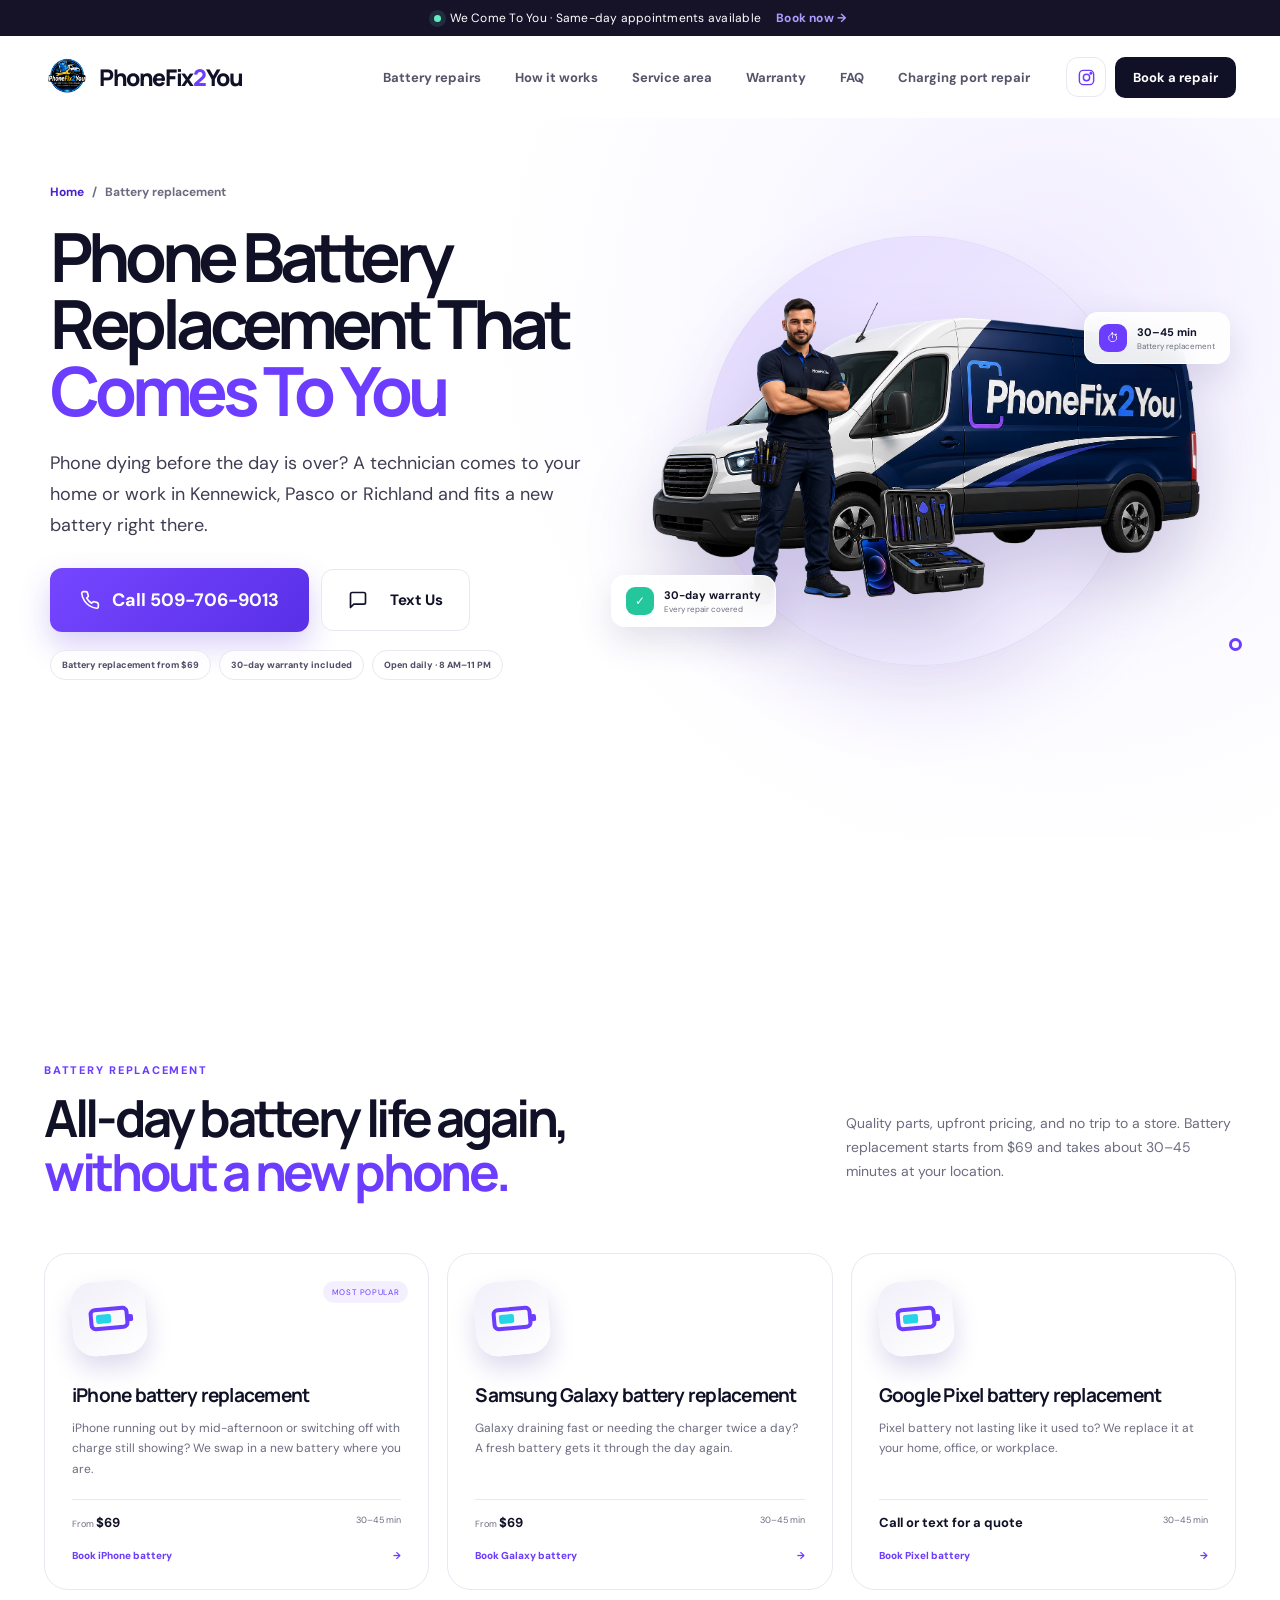
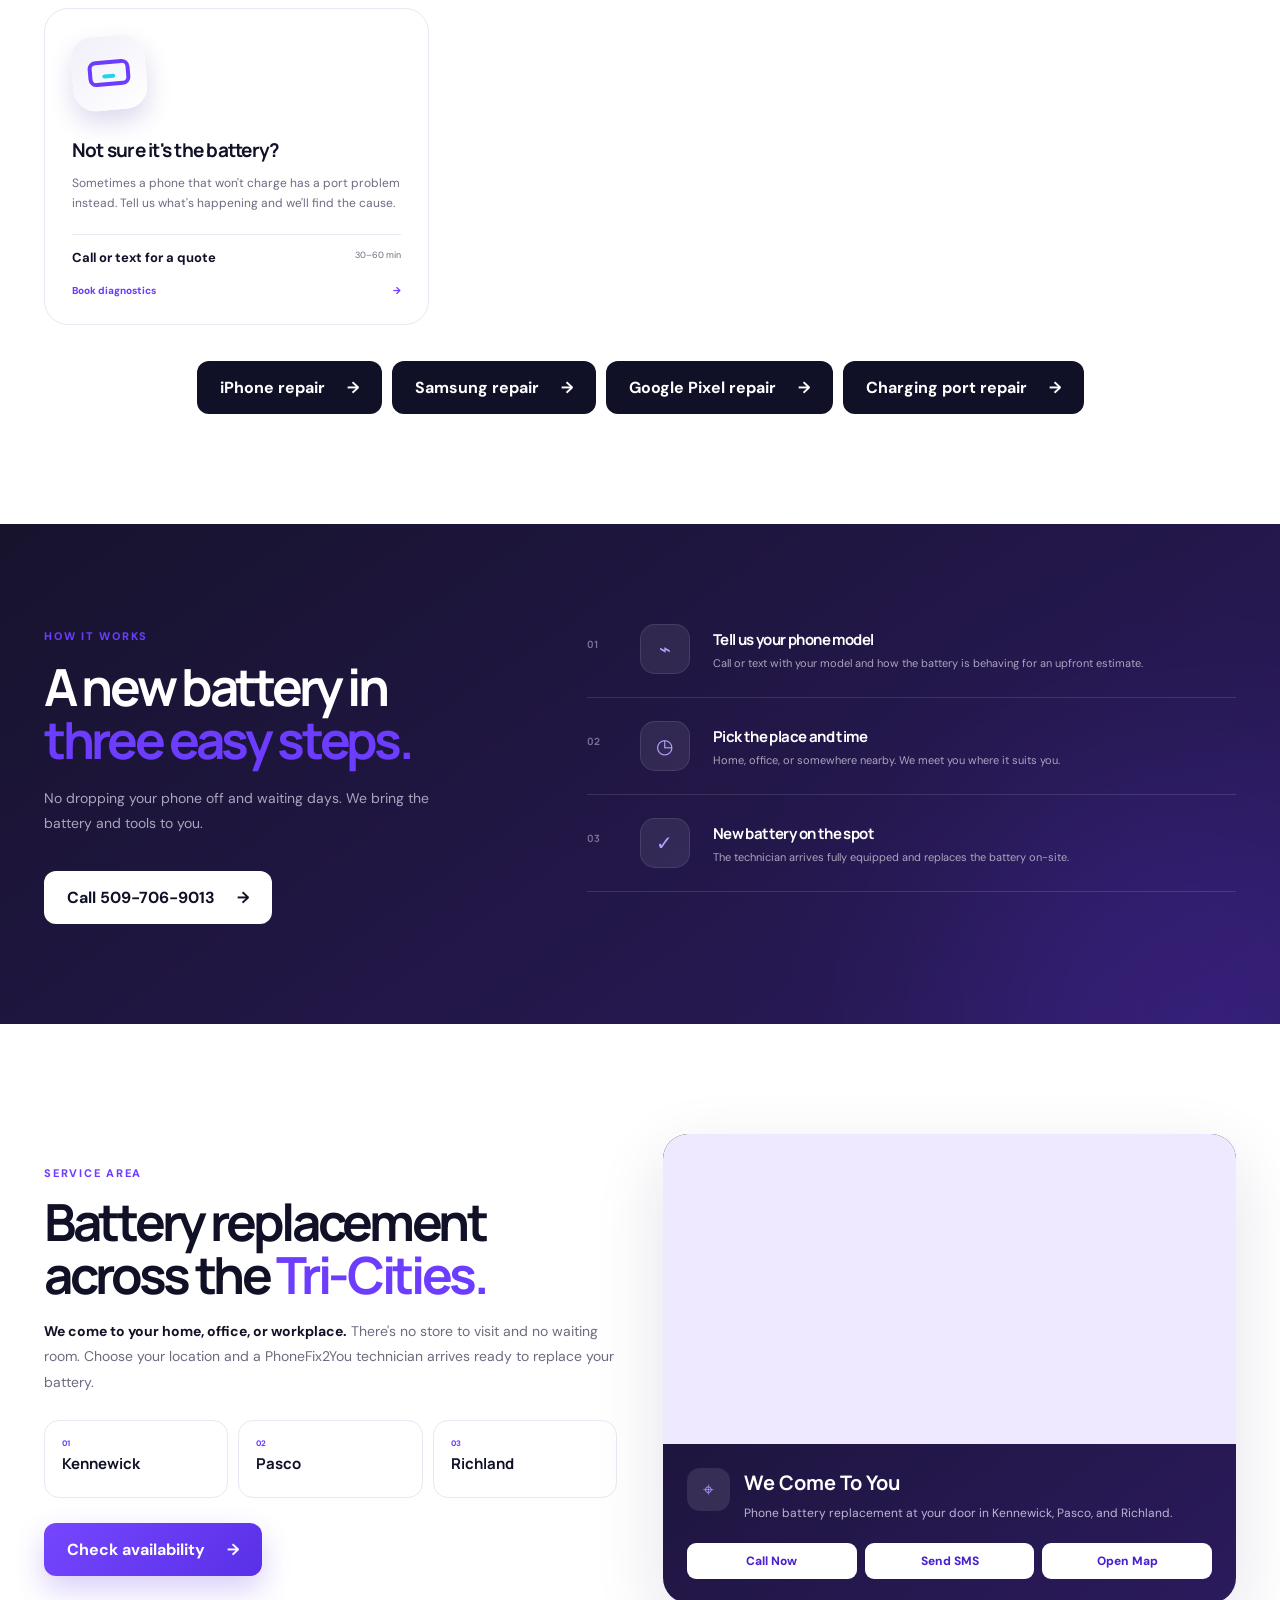
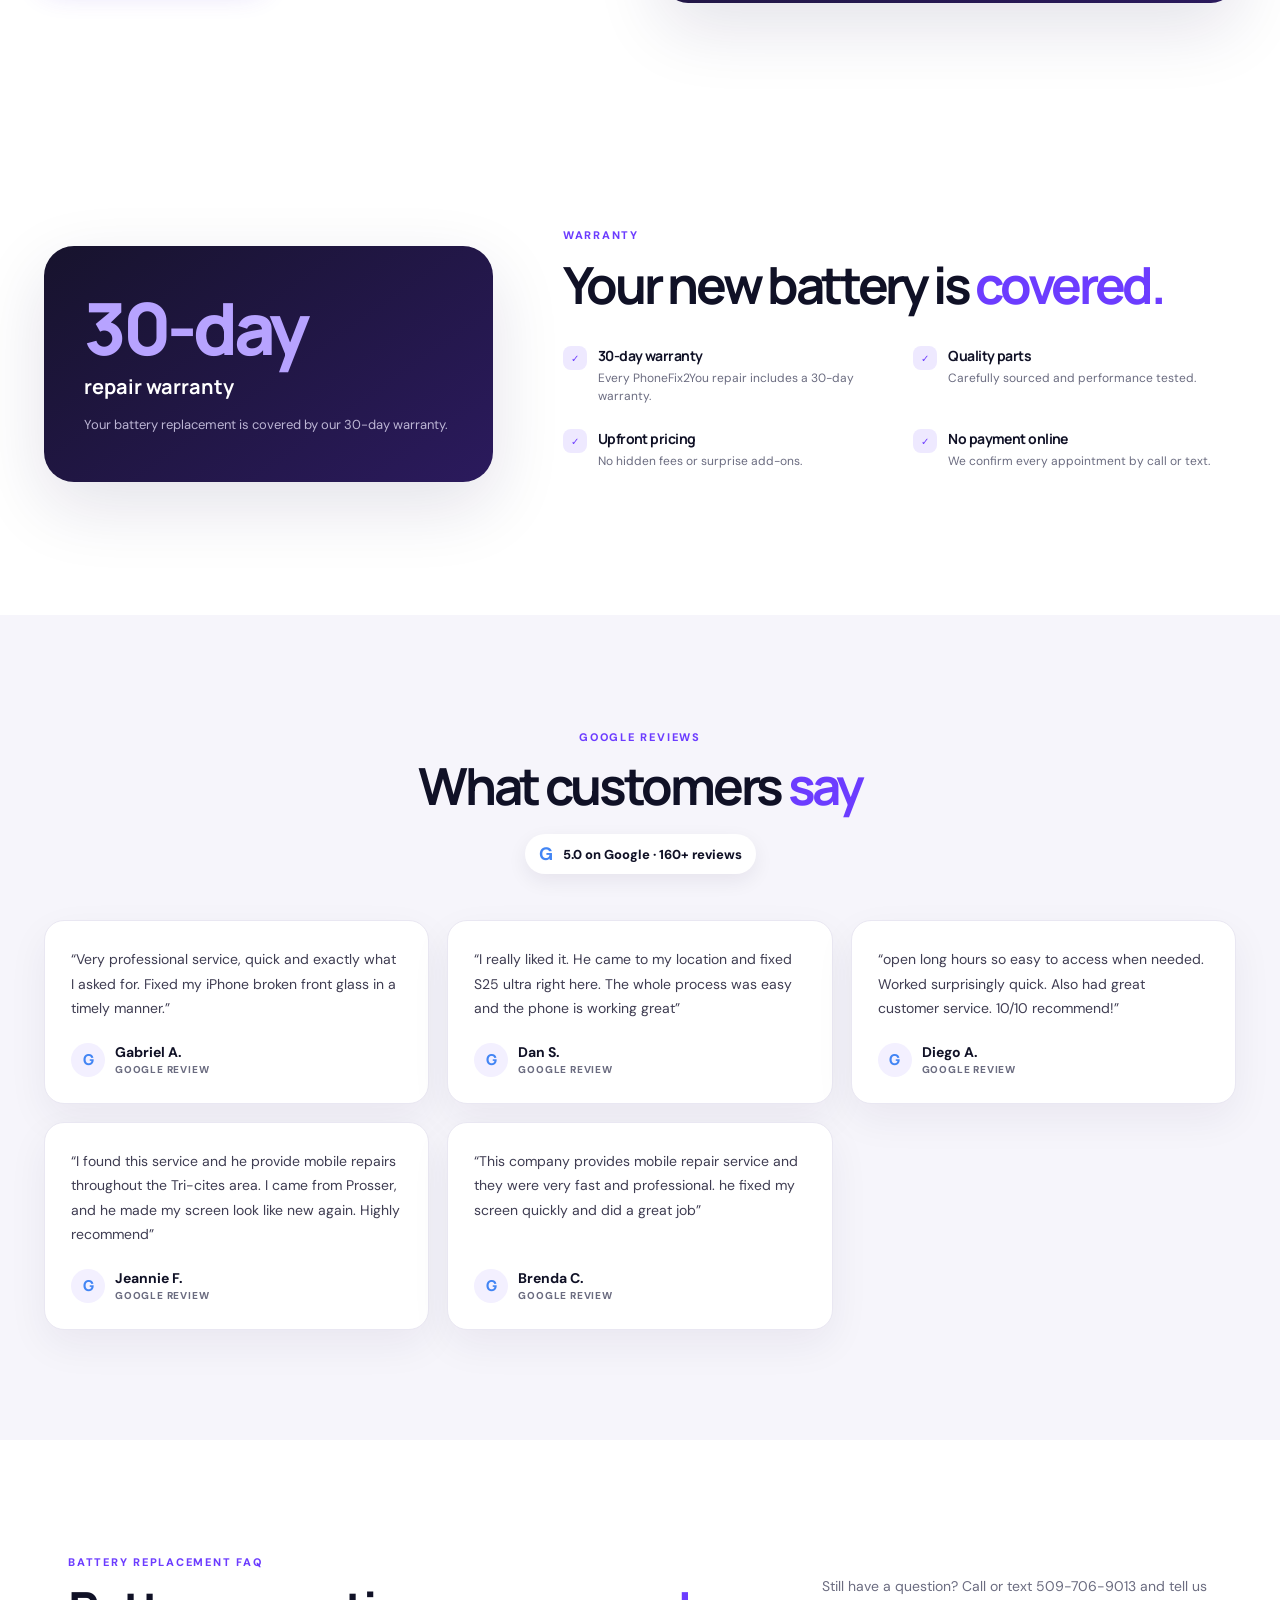
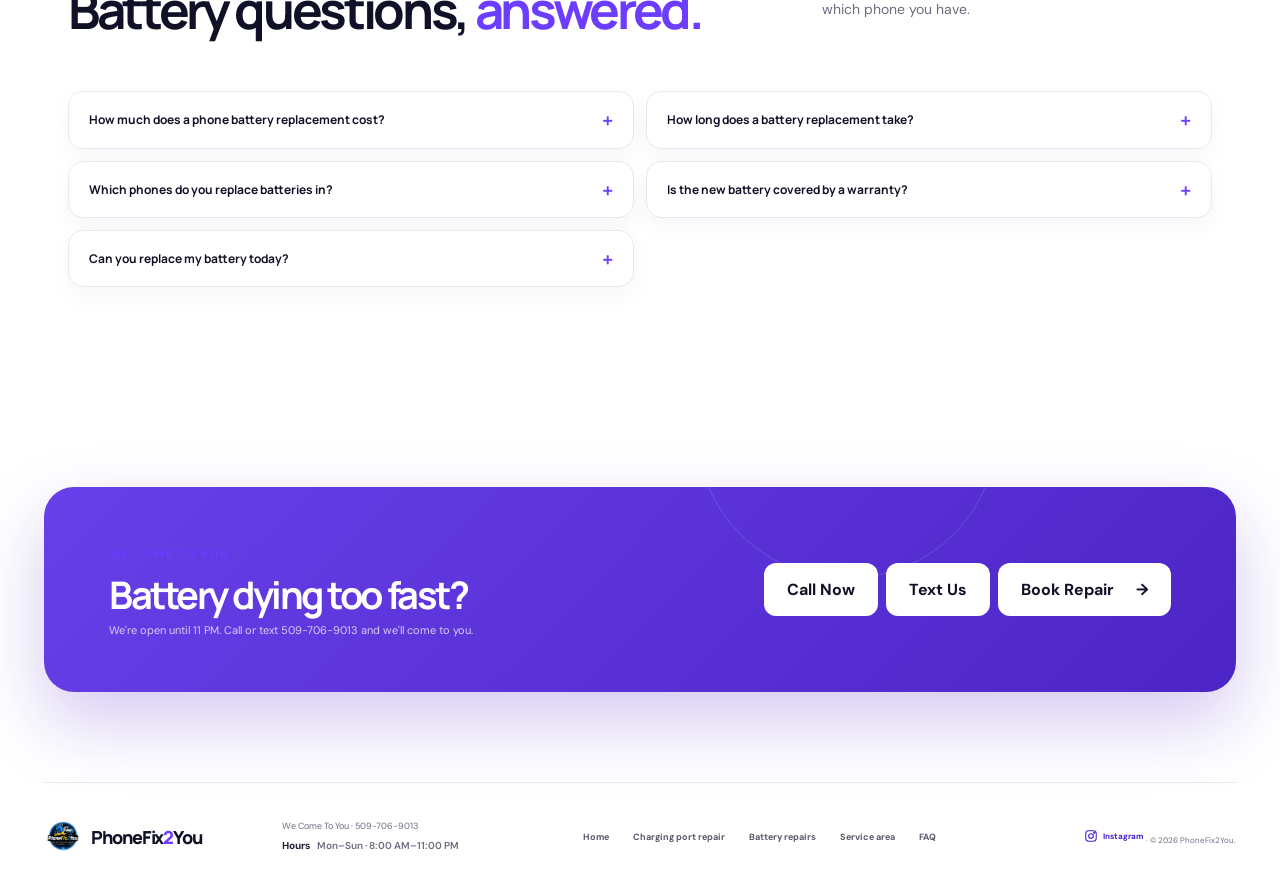
==== battery-replacement/index.html @ 4bfbcb1f "Add Google reviews, four service pages and favicon - Add "What customers say" section with 5 real Go" ====
<!doctype html>
<html lang="en">
<head>
  <meta charset="UTF-8">
  <meta name="viewport" content="width=device-width, initial-scale=1.0">
  <!-- Google tag (gtag.js) -->
  <script async src="https://www.googletagmanager.com/gtag/js?id=G-J724BN0T0E"></script>
  <script>
    window.dataLayer = window.dataLayer || [];
    function gtag(){dataLayer.push(arguments);}
    gtag('js', new Date());

    gtag('config', 'G-J724BN0T0E');
  </script>
  <meta name="description" content="Phone battery draining fast? We replace iPhone, Samsung Galaxy and Google Pixel batteries at your home or work in Kennewick, Pasco and Richland. iPhone and Galaxy from $69.">
  <meta name="theme-color" content="#161329">
  <link rel="canonical" href="https://www.phonefix2you.com/battery-replacement">
  <meta property="og:title" content="Phone Battery Replacement That Comes To You | PhoneFix2You">
  <meta property="og:description" content="Phone battery draining fast? We replace your battery at your home or work in Kennewick, Pasco and Richland.">
  <meta property="og:type" content="website">
  <meta property="og:url" content="https://www.phonefix2you.com/battery-replacement">
  <meta property="og:image" content="https://www.phonefix2you.com/assets/phonefix2you-hero.png?v=11">
  <title>Phone Battery Replacement at Your Door | PhoneFix2You Tri-Cities</title>
  <link rel="icon" href="/favicon.ico" sizes="any">
  <link rel="apple-touch-icon" href="/apple-touch-icon.png">
  <link rel="preconnect" href="https://fonts.googleapis.com">
  <link rel="preconnect" href="https://fonts.gstatic.com" crossorigin>
  <link href="https://fonts.googleapis.com/css2?family=DM+Sans:wght@400;500;600;700&family=Manrope:wght@600;700;800&display=swap" rel="stylesheet">
  <link rel="stylesheet" href="/styles.css">
  <link rel="stylesheet" href="/palette.css">
</head>
<body>
  <div class="announcement">
    <span class="pulse"></span>
    We Come To You · Same-day appointments available
    <a href="#booking">Book now <span>→</span></a>
  </div>

  <header class="site-header">
    <a class="brand" href="/" aria-label="PhoneFix2You home">
      <img class="brand-logo" src="/assets/phonefix2you-logo.png?v=11" alt="PhoneFix2You logo">
      <span>PhoneFix<span class="brand-dot">2</span>You</span>
    </a>
    <nav class="desktop-nav" id="main-nav" aria-label="Main navigation">
      <a href="#services">Battery repairs</a>
      <a href="#process">How it works</a>
      <a href="#service-area">Service area</a>
      <a href="#warranty">Warranty</a>
      <a href="#faq">FAQ</a>
      <a href="/charging-port-repair">Charging port repair</a>
    </nav>
    <div class="header-actions">
      <a class="instagram-icon-link" href="https://www.instagram.com/phone_fix2you" target="_blank" rel="noopener" aria-label="Follow PhoneFix2You on Instagram">
        <svg viewBox="0 0 24 24" aria-hidden="true"><rect x="3" y="3" width="18" height="18" rx="5"></rect><circle cx="12" cy="12" r="4"></circle><circle cx="17.5" cy="6.5" r="1"></circle></svg>
      </a>
      <button class="button button-small button-dark header-cta booking-trigger" type="button">Book a repair</button>
    </div>
    <button class="menu-button" aria-label="Open menu" aria-expanded="false" aria-controls="main-nav">
      <span></span><span></span>
    </button>
  </header>

  <main>
    <section class="hero lp-hero">
      <div class="hero-orb orb-one"></div>
      <div class="hero-orb orb-two"></div>
      <div class="hero-copy">
        <nav class="lp-breadcrumb" aria-label="Breadcrumb"><a href="/">Home</a><span>/</span><span>Battery replacement</span></nav>
        <h1>Phone Battery Replacement That <em>Comes To You</em></h1>
        <p class="hero-lead">Phone dying before the day is over? A technician comes to your home or work in Kennewick, Pasco or Richland and fits a new battery right there.</p>
        <div class="hero-actions">
          <a class="button button-primary lp-call" href="tel:+15097069013">
            <svg viewBox="0 0 24 24" aria-hidden="true"><path d="M22 16.9v3a2 2 0 0 1-2.2 2 19.8 19.8 0 0 1-8.6-3.1 19.5 19.5 0 0 1-6-6A19.8 19.8 0 0 1 2.1 4.2 2 2 0 0 1 4.1 2h3a2 2 0 0 1 2 1.7c.1.9.4 1.8.7 2.7a2 2 0 0 1-.5 2.1L8 9.8a16 16 0 0 0 6 6l1.3-1.3a2 2 0 0 1 2.1-.4c.9.3 1.8.6 2.7.7a2 2 0 0 1 1.7 2z"></path></svg>
            Call 509-706-9013
          </a>
          <a class="button button-contact lp-text" href="sms:+15097069013">
            <svg viewBox="0 0 24 24" aria-hidden="true"><path d="M21 15a2 2 0 0 1-2 2H7l-4 4V5a2 2 0 0 1 2-2h14a2 2 0 0 1 2 2z"></path></svg>
            Text Us
          </a>
        </div>
        <div class="hero-proof-pills"><span>Battery replacement from $69</span><span>30-day warranty included</span><span>Open daily · 8 AM–11 PM</span></div>
      </div>

      <div class="hero-visual">
        <div class="visual-glow"></div>
        <img src="/assets/phonefix2you-hero.png?v=11" alt="PhoneFix2You mobile phone repair technician next to a branded service van">
        <div class="floating-card card-time">
          <span class="card-icon">⏱</span>
          <span><strong>30–45 min</strong><small>Battery replacement</small></span>
        </div>
        <div class="floating-card card-warranty">
          <span class="card-icon">✓</span>
          <span><strong>30-day warranty</strong><small>Every repair covered</small></span>
        </div>
      </div>
    </section>

    <section class="section services" id="services">
      <div class="section-heading split-heading">
        <div>
          <span class="kicker">Battery replacement</span>
          <h2>All-day battery life again, <em>without a new phone.</em></h2>
        </div>
        <p>Quality parts, upfront pricing, and no trip to a store. Battery replacement starts from $69 and takes about 30–45 minutes at your location.</p>
      </div>
      <div class="service-grid lp-service-grid">
        <article class="service-card">
          <div class="service-icon battery-icon"><span></span></div>
          <span class="popular-tag">Most popular</span>
          <h3>iPhone battery replacement</h3>
          <p>iPhone running out by mid-afternoon or switching off with charge still showing? We swap in a new battery where you are.</p>
          <div class="service-meta"><span>From <strong>$69</strong></span><span>30–45 min</span></div>
          <a href="#booking">Book iPhone battery <span>→</span></a>
        </article>
        <article class="service-card">
          <div class="service-icon battery-icon"><span></span></div>
          <h3>Samsung Galaxy battery replacement</h3>
          <p>Galaxy draining fast or needing the charger twice a day? A fresh battery gets it through the day again.</p>
          <div class="service-meta"><span>From <strong>$69</strong></span><span>30–45 min</span></div>
          <a href="#booking">Book Galaxy battery <span>→</span></a>
        </article>
        <article class="service-card">
          <div class="service-icon battery-icon"><span></span></div>
          <h3>Google Pixel battery replacement</h3>
          <p>Pixel battery not lasting like it used to? We replace it at your home, office, or workplace.</p>
          <div class="service-meta"><span><strong>Call or text for a quote</strong></span><span>30–45 min</span></div>
          <a href="#booking">Book Pixel battery <span>→</span></a>
        </article>
        <article class="service-card">
          <div class="service-icon port-icon"><span></span></div>
          <h3>Not sure it's the battery?</h3>
          <p>Sometimes a phone that won't charge has a port problem instead. Tell us what's happening and we'll find the cause.</p>
          <div class="service-meta"><span><strong>Call or text for a quote</strong></span><span>30–60 min</span></div>
          <a href="#booking">Book diagnostics <span>→</span></a>
        </article>
      </div>
      <div class="services-more"><a class="button button-dark" href="/iphone-repair">iPhone repair <span>→</span></a><a class="button button-dark" href="/samsung-repair">Samsung repair <span>→</span></a><a class="button button-dark" href="/google-pixel-repair">Google Pixel repair <span>→</span></a><a class="button button-dark" href="/charging-port-repair">Charging port repair <span>→</span></a></div>
    </section>

    <section class="section process" id="process">
      <div class="process-copy">
        <span class="kicker kicker-light">How it works</span>
        <h2>A new battery in <em>three easy steps.</em></h2>
        <p>No dropping your phone off and waiting days. We bring the battery and tools to you.</p>
        <a class="button button-light" href="tel:+15097069013">Call 509-706-9013 <span>→</span></a>
      </div>
      <div class="steps">
        <article><span class="step-number">01</span><div class="step-icon">⌁</div><div><h3>Tell us your phone model</h3><p>Call or text with your model and how the battery is behaving for an upfront estimate.</p></div></article>
        <article><span class="step-number">02</span><div class="step-icon">◷</div><div><h3>Pick the place and time</h3><p>Home, office, or somewhere nearby. We meet you where it suits you.</p></div></article>
        <article><span class="step-number">03</span><div class="step-icon">✓</div><div><h3>New battery on the spot</h3><p>The technician arrives fully equipped and replaces the battery on-site.</p></div></article>
      </div>
    </section>

    <section class="section service-area" id="service-area">
      <div class="area-copy">
        <span class="kicker">Service area</span>
        <h2>Battery replacement across the <em>Tri-Cities.</em></h2>
        <p><strong>We come to your home, office, or workplace.</strong> There's no store to visit and no waiting room. Choose your location and a PhoneFix2You technician arrives ready to replace your battery.</p>
        <div class="city-grid city-grid-expanded"><article><span>01</span><strong>Kennewick</strong></article><article><span>02</span><strong>Pasco</strong></article><article><span>03</span><strong>Richland</strong></article></div>
        <button class="button button-primary booking-trigger" type="button">Check availability <span>→</span></button>
      </div>
      <div class="area-card">
        <div class="area-map">
          <iframe src="https://www.google.com/maps?q=Tri-Cities%2C%20Washington&output=embed" title="PhoneFix2You Tri-Cities service area map" loading="lazy" referrerpolicy="no-referrer-when-downgrade"></iframe>
        </div>
        <div class="area-card-copy">
          <div><span class="area-pin">⌖</span><span><strong>We Come To You</strong><p>Phone battery replacement at your door in Kennewick, Pasco, and Richland.</p></span></div>
          <div class="area-actions"><a href="tel:+15097069013">Call Now</a><a href="sms:+15097069013">Send SMS</a><a href="https://maps.app.goo.gl/CNRpfNAqgQyWRgQ29?g_st=ic" target="_blank" rel="noopener">Open Map</a></div>
        </div>
      </div>
    </section>

    <section class="section lp-warranty" id="warranty">
      <div class="lp-warranty-badge">
        <strong>30-day</strong>
        <span>repair warranty</span>
        <p>Your battery replacement is covered by our 30-day warranty.</p>
      </div>
      <div>
        <span class="kicker">Warranty</span>
        <h2>Your new battery is <em>covered.</em></h2>
        <div class="benefit-grid">
          <article><span>✓</span><div><h3>30-day warranty</h3><p>Every PhoneFix2You repair includes a 30-day warranty.</p></div></article>
          <article><span>✓</span><div><h3>Quality parts</h3><p>Carefully sourced and performance tested.</p></div></article>
          <article><span>✓</span><div><h3>Upfront pricing</h3><p>No hidden fees or surprise add-ons.</p></div></article>
          <article><span>✓</span><div><h3>No payment online</h3><p>We confirm every appointment by call or text.</p></div></article>
        </div>
      </div>
    </section>

    <section class="section reviews customer-reviews" id="reviews">
      <div class="section-heading center-heading">
        <span class="kicker">Google reviews</span>
        <h2>What customers <em>say</em></h2>
        <a class="google-rating" href="https://maps.app.goo.gl/CNRpfNAqgQyWRgQ29?g_st=ic" target="_blank" rel="noopener"><strong>G</strong><span><b>5.0 on Google · 160+ reviews</b></span></a>
      </div>
      <div class="customer-review-grid">
        <figure class="customer-review">
          <blockquote>&ldquo;Very professional service, quick and exactly what I asked for. Fixed my iPhone broken front glass in a timely manner.&rdquo;</blockquote>
          <figcaption><span aria-hidden="true">G</span><div><strong>Gabriel A.</strong><small>Google review</small></div></figcaption>
        </figure>
        <figure class="customer-review">
          <blockquote>&ldquo;I really liked it. He came to my location and fixed S25 ultra right here. The whole process was easy and the phone is working great&rdquo;</blockquote>
          <figcaption><span aria-hidden="true">G</span><div><strong>Dan S.</strong><small>Google review</small></div></figcaption>
        </figure>
        <figure class="customer-review">
          <blockquote>&ldquo;open long hours so easy to access when needed. Worked surprisingly quick. Also had great customer service. 10/10 recommend!&rdquo;</blockquote>
          <figcaption><span aria-hidden="true">G</span><div><strong>Diego A.</strong><small>Google review</small></div></figcaption>
        </figure>
        <figure class="customer-review">
          <blockquote>&ldquo;I found this service and he provide mobile repairs throughout the Tri-cites area. I came from Prosser, and he made my screen look like new again. Highly recommend&rdquo;</blockquote>
          <figcaption><span aria-hidden="true">G</span><div><strong>Jeannie F.</strong><small>Google review</small></div></figcaption>
        </figure>
        <figure class="customer-review">
          <blockquote>&ldquo;This company provides mobile repair service and they were very fast and professional. he fixed my screen quickly and did a great job&rdquo;</blockquote>
          <figcaption><span aria-hidden="true">G</span><div><strong>Brenda C.</strong><small>Google review</small></div></figcaption>
        </figure>
      </div>
    </section>

    <section class="section faq-section" id="faq">
      <div class="section-heading split-heading">
        <div><span class="kicker">Battery replacement FAQ</span><h2>Battery questions, <em>answered.</em></h2></div>
        <p>Still have a question? Call or text 509-706-9013 and tell us which phone you have.</p>
      </div>
      <div class="faq-grid">
        <details><summary>How much does a phone battery replacement cost?</summary><p>Battery replacement starts from $69. Pricing is upfront, with no hidden fees or surprise add-ons. Call or text 509-706-9013 with your model for your price.</p></details>
        <details><summary>How long does a battery replacement take?</summary><p>Battery replacement takes about 30–45 minutes, done right at your location.</p></details>
        <details><summary>Which phones do you replace batteries in?</summary><p>We repair Apple iPhone, Samsung Galaxy, Google Pixel, Motorola, and many other smartphones. Not sure about your model? Call or text us.</p></details>
        <details><summary>Is the new battery covered by a warranty?</summary><p>Yes. PhoneFix2You repairs include a 30-day warranty for added peace of mind.</p></details>
        <details><summary>Can you replace my battery today?</summary><p>Yes, same-day appointments are available when scheduling allows. We're open daily from 8 AM to 11 PM. Contact us early for the best availability.</p></details>
      </div>
    </section>

    <section class="cta-section">
      <div>
        <span class="kicker kicker-light">We Come To You</span>
        <h2>Battery dying too fast?</h2>
        <p>We're open until 11 PM. Call or text 509-706-9013 and we'll come to you.</p>
      </div>
      <div class="cta-actions"><a class="button button-light" href="tel:+15097069013">Call Now</a><a class="button button-light" href="sms:+15097069013">Text Us</a><button class="button button-light booking-trigger" type="button">Book Repair <span>→</span></button></div>
    </section>
  </main>

  <footer>
    <a class="brand brand-footer" href="/"><img class="brand-logo" src="/assets/phonefix2you-logo.png?v=11" alt="PhoneFix2You logo" loading="lazy"><span>PhoneFix<span class="brand-dot">2</span>You</span></a>
    <p class="footer-contact"><span>We Come To You · <a href="tel:+15097069013">509-706-9013</a></span><span class="footer-hours"><strong>Hours</strong> Mon–Sun · 8:00 AM–11:00 PM</span></p>
    <div><a href="/">Home</a><a href="/charging-port-repair">Charging port repair</a><a href="#services">Battery repairs</a><a href="#service-area">Service area</a><a href="#faq">FAQ</a></div>
    <small><a class="footer-instagram" href="https://www.instagram.com/phone_fix2you" target="_blank" rel="noopener" aria-label="Follow PhoneFix2You on Instagram"><svg viewBox="0 0 24 24" aria-hidden="true"><rect x="3" y="3" width="18" height="18" rx="5"></rect><circle cx="12" cy="12" r="4"></circle><circle cx="17.5" cy="6.5" r="1"></circle></svg> Instagram</a> · © 2026 PhoneFix2You.</small>
  </footer>

  <div class="mobile-book">
    <a class="mobile-contact" href="tel:+15097069013">Call</a>
    <a class="mobile-contact" href="sms:+15097069013">SMS</a>
    <button class="button button-primary booking-trigger" type="button">Book a repair <span>→</span></button>
  </div>
  <div class="modal" id="booking-modal" aria-hidden="true">
    <div class="modal-card booking-modal-card">
      <button class="modal-close" aria-label="Close">×</button>
      <div class="booking-progress"><span class="active"></span><span></span><span></span><span></span><span></span><span></span></div>
      <div class="booking-step-copy"><span class="kicker" id="step-kicker">Step 1 of 6</span><h2 id="step-title">Choose your device brand</h2><p id="step-description">Select the phone you need repaired.</p></div>
      <div class="booking-step-content" id="booking-step-content"></div>
      <p class="booking-alert" id="booking-alert" role="alert" aria-live="polite"></p>
      <div class="booking-controls"><button class="button booking-back" type="button">Back</button><button class="button button-primary booking-next" type="button">Continue <span>→</span></button></div>
      <small class="booking-note">No payment collected online. We confirm every appointment by call or text.</small>
    </div>
  </div>
  <script src="/script.js"></script>
</body>
</html>
---- styles.css ----
:root {
  --ink: #101126;
  --muted: #6b6c80;
  --line: #e9e7f2;
  --soft: #f6f5fb;
  --violet: #6c3cff;
  --violet-dark: #4920cf;
  --cyan: #24d4e7;
  --coral: #ff6d67;
  --yellow: #ffbe3d;
  --radius: 24px;
  --shadow: 0 24px 70px rgba(27, 17, 77, .12);
}

/* PhoneFix2You neon brand system */
:root{
  --ink:#080a08;
  --muted:#656b66;
  --line:#e2e7e3;
  --soft:#f3f7f3;
  --violet:#66ff4d;
  --violet-dark:#29d913;
  --cyan:#66ff4d;
  --coral:#66ff4d;
  --yellow:#66ff4d;
  --shadow:0 24px 70px rgba(13,35,13,.13)
}
em,.brand-dot,.kicker{color:#28d913}.announcement{background:#050705}.announcement .pulse{background:#66ff4d;box-shadow:0 0 0 5px rgba(102,255,77,.13)}.announcement a{color:#66ff4d}.brand-mark{background:#080a08;box-shadow:inset 0 0 0 2px #66ff4d,0 0 18px rgba(102,255,77,.22)}.button-primary{color:#071007;background:linear-gradient(135deg,#82ff69,#43e82c);box-shadow:0 13px 30px rgba(58,225,36,.25)}.button-primary:hover{box-shadow:0 14px 32px rgba(58,225,36,.35)}.button-contact{padding:14px 16px;border:1px solid #dce5dd;background:#fff;color:#0b110b;font-size:11px}.hero{background:radial-gradient(circle at 82% 28%,#e7ffe3 0,#f9fff8 25%,transparent 48%)}.eyebrow,.booking-icon{background:#eaffE7;color:#243526}.visual-glow{background:linear-gradient(135deg,#dfffd9,#f5fff4);box-shadow:inset 0 0 0 1px #d2f6ce,0 30px 80px #ddf2da}.card-icon{background:#171c17;color:#66ff4d}.card-warranty .card-icon{background:#42e62d;color:#071007}.service-card.featured,.area-card,.process{background:linear-gradient(145deg,#060806,#131a13)}.service-card.featured::after,.process::after{background:#66ff4d}.featured .service-icon{background:linear-gradient(145deg,#303c30,#111811);box-shadow:inset 0 1px 2px #527052,0 14px 35px rgba(0,0,0,.35)}.screen-icon span,.back-icon span,.battery-icon span,.port-icon span{border-color:#32dc1c}.battery-icon span::before,.back-icon span::after{background:#32dc1c}.battery-icon span::after,.port-icon span::after{background:#66ff4d}.screen-icon span,.back-icon span{background:linear-gradient(145deg,#dcffd7,#6aff53)}.process .step-icon{color:#66ff4d}.experience-badge strong{color:#25d510}.benefit-grid article>span{background:#eaffE7;color:#20c90d}.reviews{background:#f3f7f3}.stars{color:#39d824}.reviewer>span{background:#101610}.cta-section{background:linear-gradient(135deg,#0a0e0a,#182218);box-shadow:0 30px 70px rgba(12,35,12,.22)}.booking-progress{grid-template-columns:repeat(6,1fr)}.booking-progress span.active{background:#43e82c}.booking-choice:hover,.booking-choice.selected{border-color:#43e82c;background:#efffec;box-shadow:0 8px 20px rgba(50,220,28,.12)}.booking-choice strong,.booking-choice b,.booking-success a{color:#24ce11}.price-result{padding:28px;border-radius:20px;background:linear-gradient(145deg,#081008,#172417);color:#fff;text-align:center}.price-status{display:inline-block;padding:6px 10px;border:1px solid rgba(102,255,77,.3);border-radius:20px;color:#66ff4d;font-size:9px;font-weight:800;text-transform:uppercase;letter-spacing:.12em}.price-result>strong{display:block;margin:12px 0 5px;font:800 58px/1 "Manrope";color:#66ff4d}.price-result h3{font-size:16px}.price-result p{color:#aebbae}.price-trust{display:flex;justify-content:center;flex-wrap:wrap;gap:8px;margin-top:20px}.price-trust span{padding:7px 10px;border-radius:20px;background:rgba(255,255,255,.07);font-size:8px}.summary-price{background:#edffea}.summary-price strong{font-size:18px;color:#24ce11}.success-actions{display:flex;justify-content:center;gap:10px}.success-actions a{padding:11px 17px;border-radius:10px;background:#eaffE7}.customer-form select{display:block;width:100%;padding:14px;border:1px solid var(--line);border-radius:10px;margin-top:7px;background:#fff;outline-color:#43e82c;font-size:13px}.city-grid{display:grid;grid-template-columns:repeat(3,1fr);gap:10px;margin:25px 0}.city-grid article{padding:17px;border:1px solid var(--line);border-radius:15px;display:flex;flex-direction:column;background:#fff}.city-grid span{font-size:8px;color:#28d913;font-weight:800}.city-grid strong{font:700 15px/1.2 "Manrope";margin:7px 0}.city-grid small{font-size:8px;color:var(--muted);line-height:1.5}.area-actions{display:flex;gap:8px;margin-top:20px}.area-actions a{padding:10px 13px;border-radius:9px;background:#66ff4d;color:#071007}.mobile-contact{display:none}
@media(max-width:640px){
  .hero-actions{gap:7px;flex-wrap:wrap}.hero-actions .button-primary{width:100%}.button-contact{flex:1}.city-grid{grid-template-columns:1fr}.mobile-book{display:grid;grid-template-columns:55px 55px 1fr;gap:7px}.mobile-contact{display:grid;place-items:center;border-radius:10px;background:#101510;color:#66ff4d;font-size:11px;font-weight:800}.mobile-book .button{font-size:11px}.price-result>strong{font-size:46px}
}

/* Palette lock: premium violet */
:root{--ink:#101126;--muted:#6b6c80;--line:#e9e7f2;--soft:#f6f5fb;--violet:#6c3cff;--violet-dark:#4920cf;--cyan:#24d4e7;--coral:#ff6d67;--yellow:#ffbe3d;--shadow:0 24px 70px rgba(27,17,77,.12)}
em,.brand-dot,.kicker{color:#6c3cff}.announcement{background:#161329}.announcement .pulse{background:#64edc5;box-shadow:0 0 0 5px rgba(100,237,197,.12)}.announcement a{color:#ae9cff}.brand-mark{background:#6c3cff;box-shadow:inset -5px -5px 10px rgba(0,0,0,.12)}
.button-primary{color:#fff;background:linear-gradient(135deg,#7646ff,#5930e7);box-shadow:0 13px 30px rgba(93,51,226,.24)}.button-contact{border-color:#e9e7f2;background:#fff;color:#101126}.hero{background:radial-gradient(circle at 82% 28%,#f0ebff 0,#faf9ff 25%,transparent 48%)}.eyebrow,.booking-icon{background:#f1edff;color:#514d68}.visual-glow{background:linear-gradient(135deg,#e5dcff,#f5f2ff);box-shadow:inset 0 0 0 1px #e5def8,0 30px 80px #e6e0f7}.card-icon{background:#6c3cff;color:#fff}.card-warranty .card-icon{background:#23c79b;color:#fff}
.process,.area-card{background:linear-gradient(145deg,#17132d,#2b1a5d)}.process::after{background:#6c3cff}.process .step-icon{color:#b7a3ff}.benefit-grid article>span{background:#eee9ff;color:#6c3cff}.reviews{background:#f6f5fb}.stars{color:#ffbe3d}.reviewer>span{background:#6f52bd}.cta-section{background:linear-gradient(135deg,#6840e9,#4d24c5);box-shadow:0 30px 70px rgba(87,43,206,.25)}
.booking-progress span.active{background:#6c3cff}.booking-choice:hover,.booking-choice.selected{border-color:#6c3cff;background:#f5f1ff;box-shadow:0 8px 20px rgba(92,52,220,.1)}.booking-choice b,.booking-success a{color:#6c3cff}.city-grid span{color:#6c3cff}.area-actions a{background:#fff!important;color:#4920cf!important}.price-result{background:linear-gradient(145deg,#17132d,#2b1a5d)}.price-status{border-color:rgba(183,163,255,.35);color:#b7a3ff}.price-result>strong{color:#b7a3ff}.summary-price{background:#f1edff}.summary-price strong{color:#6c3cff}.success-actions a{background:#eee9ff}.customer-form select{outline-color:#6c3cff}
.service-card,.service-card.featured{color:#101126;background:#fff;border:1px solid #e9e7f2;box-shadow:none}.service-card.featured::after{display:none}.service-card p,.service-card.featured p{color:#6b6c80}.service-card .service-meta,.service-card.featured .service-meta{border-color:#e9e7f2;color:#6b6c80}.service-card .service-meta strong,.service-card.featured .service-meta strong{color:#101126}.service-card a,.service-card.featured a{color:#6c3cff}.service-card .service-icon,.service-card.featured .service-icon{background:linear-gradient(145deg,#f1eff9,#fff);box-shadow:0 12px 26px #ddd9ed}.screen-icon span,.back-icon span,.battery-icon span,.port-icon span{border-color:#6c3cff}.battery-icon span::before,.back-icon span::after{background:#6c3cff}.battery-icon span::after,.port-icon span::after{background:#24d4e7}.screen-icon span,.back-icon span{background:linear-gradient(145deg,#c8baff,#7860dc)}
@media(max-width:640px){.mobile-contact{background:#17132d;color:#b7a3ff}}

/* Restored premium violet palette */
:root{--ink:#101126;--muted:#6b6c80;--line:#e9e7f2;--soft:#f6f5fb;--violet:#6c3cff;--violet-dark:#4920cf;--cyan:#24d4e7;--coral:#ff6d67;--yellow:#ffbe3d;--shadow:0 24px 70px rgba(27,17,77,.12)}
em,.brand-dot,.kicker{color:#6c3cff}.announcement{background:#161329}.announcement .pulse{background:#64edc5;box-shadow:0 0 0 5px rgba(100,237,197,.12)}.announcement a{color:#ae9cff}
.brand-mark{background:#6c3cff;box-shadow:inset -5px -5px 10px rgba(0,0,0,.12)}.button-primary{color:#fff;background:linear-gradient(135deg,#7646ff,#5930e7);box-shadow:0 13px 30px rgba(93,51,226,.24)}.button-primary:hover{box-shadow:0 12px 28px rgba(73,32,207,.24)}
.button-contact{border-color:#e9e7f2;background:#fff;color:#101126}.hero{background:radial-gradient(circle at 82% 28%,#f0ebff 0,#faf9ff 25%,transparent 48%)}.eyebrow,.booking-icon{background:#f1edff;color:#514d68}.visual-glow{background:linear-gradient(135deg,#e5dcff,#f5f2ff);box-shadow:inset 0 0 0 1px #e5def8,0 30px 80px #e6e0f7}
.card-icon{background:#6c3cff;color:#fff}.card-warranty .card-icon{background:#23c79b;color:#fff}.process,.area-card{background:linear-gradient(145deg,#17132d,#2b1a5d)}.process::after{background:#6c3cff}.process .step-icon{color:#b7a3ff}.benefit-grid article>span{background:#eee9ff;color:#6c3cff}.reviews{background:#f6f5fb}.stars{color:#ffbe3d}.reviewer>span{background:#6f52bd}
.cta-section{background:linear-gradient(135deg,#6840e9,#4d24c5);box-shadow:0 30px 70px rgba(87,43,206,.25)}.booking-progress span.active{background:#6c3cff}.booking-choice:hover,.booking-choice.selected{border-color:#6c3cff;background:#f5f1ff;box-shadow:0 8px 20px rgba(92,52,220,.1)}.booking-choice b,.booking-success a{color:#6c3cff}
.service-card,.service-card.featured{color:#101126;background:#fff;border:1px solid #e9e7f2;box-shadow:none}.service-card.featured::after{display:none}.service-card p,.service-card.featured p{color:#6b6c80}.service-card .service-meta,.service-card.featured .service-meta{border-color:#e9e7f2;color:#6b6c80}.service-card .service-meta strong,.service-card.featured .service-meta strong{color:#101126}.service-card a,.service-card.featured a{color:#6c3cff}.service-card .service-icon,.service-card.featured .service-icon{background:linear-gradient(145deg,#f1eff9,#fff);box-shadow:0 12px 26px #ddd9ed}.service-card .screen-icon span{border-color:#6c3cff;background:linear-gradient(145deg,#c8baff,#7860dc)}.popular-tag{color:#6c3cff;border-color:#ddd5ff;background:#f3efff}
.city-grid span{color:#6c3cff}.area-actions a{background:#fff!important;color:#4920cf!important}.price-result{background:linear-gradient(145deg,#17132d,#2b1a5d)}.price-status{border-color:rgba(183,163,255,.35);color:#b7a3ff}.price-result>strong{color:#b7a3ff}.summary-price{background:#f1edff}.summary-price strong{color:#6c3cff}.success-actions a{background:#eee9ff}.customer-form select{outline-color:#6c3cff}
@media(max-width:640px){.mobile-contact{background:#17132d;color:#b7a3ff}}

* { box-sizing: border-box; }
html { scroll-behavior: smooth; }
body { margin: 0; color: var(--ink); background: #fff; font-family: "DM Sans", sans-serif; }
a { color: inherit; text-decoration: none; }
button, select, input { font: inherit; }
em { color: var(--violet); font-style: normal; }

.announcement { height: 36px; background: #161329; color: #fff; display: flex; align-items: center; justify-content: center; gap: 9px; font-size: 12px; letter-spacing: .02em; }
.announcement .pulse { width: 7px; height: 7px; border-radius: 50%; background: #64edc5; box-shadow: 0 0 0 5px rgba(100,237,197,.12); }
.announcement a { color: #ae9cff; font-weight: 700; margin-left: 6px; }
.site-header { height: 82px; max-width: 1240px; margin: auto; padding: 0 24px; display: flex; align-items: center; justify-content: space-between; position: relative; z-index: 10; }
.brand { display: flex; align-items: center; gap: 9px; font: 800 23px/1 "Manrope"; letter-spacing: -.06em; }
.brand-dot { color: var(--violet); }
.brand-mark { width: 30px; height: 30px; background: var(--violet); border-radius: 9px 9px 12px 9px; display: grid; place-items: center; transform: rotate(-8deg); box-shadow: inset -5px -5px 10px rgba(0,0,0,.12); }
.brand-mark span { width: 11px; height: 16px; border-radius: 4px; border: 2px solid white; transform: rotate(8deg); }
.desktop-nav { display: flex; gap: 34px; margin-left: auto; margin-right: 36px; font-size: 13px; font-weight: 700; color: #55556a; }
.desktop-nav a:hover { color: var(--violet); }
.button { border: 0; border-radius: 12px; padding: 16px 23px; display: inline-flex; justify-content: center; align-items: center; gap: 22px; font-weight: 700; cursor: pointer; transition: .25s ease; }
.button:hover { transform: translateY(-2px); box-shadow: 0 12px 28px rgba(73,32,207,.24); }
.button-small { padding: 12px 18px; border-radius: 10px; font-size: 13px; }
.button-dark { background: var(--ink); color: #fff; }
.button-primary { color: #fff; background: linear-gradient(135deg, #7646ff, #5930e7); box-shadow: 0 13px 30px rgba(93,51,226,.24); }
.button-light { background: #fff; color: var(--ink); }
.menu-button { display: none; border: 0; background: transparent; padding: 8px; }

.hero { min-height: 690px; max-width: 1440px; margin: 0 auto 110px; padding: 66px max(24px, calc((100% - 1180px)/2)) 120px; position: relative; display: grid; grid-template-columns: .95fr 1.05fr; align-items: center; overflow: visible; background: radial-gradient(circle at 82% 28%, #f0ebff 0, #faf9ff 25%, transparent 48%); }
.hero-copy { position: relative; z-index: 2; padding-bottom: 38px; }
.eyebrow, .kicker { color: var(--violet); font-size: 11px; font-weight: 800; text-transform: uppercase; letter-spacing: .16em; }
.eyebrow { text-transform: none; letter-spacing: .02em; background: #f1edff; display: inline-flex; gap: 9px; align-items: center; padding: 8px 11px; border-radius: 30px; color: #514d68; }
.eyebrow span, .stars { color: var(--yellow); letter-spacing: .06em; }
h1, h2, h3 { font-family: "Manrope", sans-serif; margin: 0; }
h1 { font-size: clamp(50px, 5.3vw, 76px); letter-spacing: -.075em; line-height: .99; margin: 23px 0 24px; }
h2 { font-size: clamp(38px, 4vw, 58px); letter-spacing: -.065em; line-height: 1.04; }
h3 { letter-spacing: -.04em; }
.hero-lead { max-width: 570px; color: var(--muted); font-size: 17px; line-height: 1.7; }
.hero-actions { display: flex; align-items: center; gap: 28px; margin: 31px 0; }
.text-link { display: flex; align-items: center; gap: 10px; font-weight: 700; font-size: 14px; }
.text-link small { display: block; color: var(--muted); font-size: 10px; font-weight: 600; margin-bottom: 2px; }
.round-icon { width: 38px; height: 38px; display: grid; place-items: center; background: #fff; border: 1px solid var(--line); border-radius: 50%; color: var(--violet); }
.hero-trust { display: flex; align-items: center; gap: 15px; font-size: 11px; color: var(--muted); line-height: 1.6; }
.hero-trust strong { color: var(--ink); font-size: 12px; }
.avatar-stack { display: flex; }
.avatar-stack span { width: 31px; height: 31px; margin-right: -7px; border-radius: 50%; display: grid; place-items: center; border: 2px solid #fff; color: #fff; background: #fd8b7c; font-size: 8px; font-weight: 800; }
.avatar-stack span:nth-child(2) { background: #3c9cb5; }.avatar-stack span:nth-child(3) { background: #7653bd; }.avatar-stack span:nth-child(4) { background: var(--ink); }
.hero-visual { align-self: stretch; min-height: 500px; position: relative; display: grid; place-items: center; }
.hero-visual img { width: 112%; max-width: 710px; position: relative; z-index: 1; filter: drop-shadow(0 35px 35px rgba(42, 25, 101, .18)); }
.visual-glow { width: 430px; height: 430px; border-radius: 50%; position: absolute; background: linear-gradient(135deg, #e5dcff, #f5f2ff); box-shadow: inset 0 0 0 1px #e5def8, 0 30px 80px #e6e0f7; }
.floating-card { position: absolute; z-index: 2; display: flex; align-items: center; gap: 10px; background: rgba(255,255,255,.92); backdrop-filter: blur(12px); border: 1px solid rgba(255,255,255,.9); padding: 11px 14px; border-radius: 14px; box-shadow: 0 14px 35px rgba(46, 31, 99, .13); }
.floating-card span:last-child { display: flex; flex-direction: column; }.floating-card strong { font-size: 11px; }.floating-card small { font-size: 8px; color: var(--muted); margin-top: 2px; }
.card-icon { width: 28px; height: 28px; border-radius: 9px; display: grid; place-items: center; color: #fff; background: var(--violet); font-size: 12px; }
.card-time { top: 24%; right: 0; }.card-warranty { bottom: 17%; left: 0; }.card-warranty .card-icon { background: #23c79b; }
.hero-orb { position: absolute; border-radius: 50%; }.orb-one { width: 10px; height: 10px; background: var(--coral); top: 20%; left: 3%; }.orb-two { width: 13px; height: 13px; border: 3px solid var(--violet); bottom: 26%; right: 3%; }
.booking-bar { position: absolute; z-index: 5; left: max(24px, calc((100% - 1180px)/2)); right: max(24px, calc((100% - 1180px)/2)); bottom: -54px; display: grid; grid-template-columns: 1.05fr 1fr 1fr .9fr; gap: 14px; align-items: center; padding: 17px; background: rgba(255,255,255,.97); border: 1px solid #edebf5; border-radius: 20px; box-shadow: var(--shadow); }
.booking-heading { display: flex; gap: 12px; align-items: center; padding: 0 9px; }
.booking-heading span:last-child { display: flex; flex-direction: column; }.booking-heading strong { font-size: 13px; }.booking-heading small { font-size: 10px; color: var(--muted); margin-top: 3px; }
.booking-icon { width: 39px; height: 39px; display: grid; place-items: center; border-radius: 12px; background: #eee9ff; color: var(--violet); }
.booking-bar label { padding: 0 15px; border-left: 1px solid var(--line); }.booking-bar label span { display: block; font-size: 9px; color: var(--muted); text-transform: uppercase; letter-spacing: .08em; font-weight: 700; margin-bottom: 4px; }
.booking-bar select { width: 100%; border: 0; padding: 3px 0; background: transparent; color: var(--ink); font-size: 12px; font-weight: 700; outline: none; }
.booking-submit { font-size: 12px; padding: 14px; }

.logo-strip { padding: 0 24px 78px; text-align: center; color: #a4a2af; border-bottom: 1px solid #f0eef5; }
.logo-strip p { font-size: 9px; text-transform: uppercase; letter-spacing: .15em; font-weight: 700; margin-bottom: 22px; }
.logo-strip div { max-width: 860px; margin: auto; display: flex; justify-content: space-between; align-items: center; font: 700 17px/1 "Manrope"; color: #aaa9b3; }
.section { max-width: 1240px; margin: auto; padding: 110px 24px; }
.split-heading { display: flex; justify-content: space-between; align-items: end; margin-bottom: 55px; }
.split-heading h2 { max-width: 650px; margin-top: 12px; }
.split-heading > p { max-width: 390px; color: var(--muted); line-height: 1.7; font-size: 14px; }
.service-grid { display: grid; grid-template-columns: repeat(4, 1fr); gap: 18px; }
.service-card { position: relative; min-height: 365px; padding: 27px; border: 1px solid var(--line); border-radius: var(--radius); display: flex; flex-direction: column; transition: .3s ease; overflow: hidden; }
.service-card:hover { transform: translateY(-7px); box-shadow: var(--shadow); border-color: transparent; }
.service-card.featured { color: #fff; background: linear-gradient(145deg, #17132d, #2b1a5d); border: 0; box-shadow: var(--shadow); }
.service-card.featured::after { content:""; position: absolute; width: 170px; height: 170px; border-radius: 50%; background: var(--violet); filter: blur(65px); opacity: .36; top: -50px; right: -50px; }
.service-icon { width: 74px; height: 74px; border-radius: 22px; background: linear-gradient(145deg, #f1eff9, #fff); box-shadow: 0 12px 26px #ddd9ed; margin-bottom: 27px; display: grid; place-items: center; transform: rotate(-5deg); }
.featured .service-icon { background: linear-gradient(145deg, #7252e7, #3b247d); box-shadow: inset 0 1px 2px #9176ef, 0 14px 35px rgba(0,0,0,.28); }
.screen-icon span, .back-icon span { display: block; width: 28px; height: 48px; border: 4px solid var(--violet); border-radius: 8px; position: relative; background: linear-gradient(145deg,#c8baff,#7860dc); }
.screen-icon span::after { content:""; position:absolute; inset:7px 3px; background: linear-gradient(135deg,transparent 46%,#fff 47%,#fff 51%,transparent 52%); opacity:.8; }
.featured .screen-icon span { border-color: #fff; }.battery-icon span { width: 40px; height: 23px; border: 4px solid var(--violet); border-radius: 6px; position:relative; }.battery-icon span::before { content:""; position:absolute; right:-8px; top:5px; width:5px; height:7px; background:var(--violet); border-radius:0 2px 2px 0; }.battery-icon span::after { content:""; position:absolute; inset:3px; right:14px; background:var(--cyan); border-radius:2px; }
.back-icon span { background:#f3f0ff; }.back-icon span::after { content:""; position:absolute; width:9px;height:9px;border-radius:50%;background:var(--violet);left:3px;top:3px;box-shadow:11px 0 var(--violet),0 11px var(--violet); }
.port-icon span { width:42px;height:26px;border:4px solid var(--violet);border-radius:8px;position:relative; }.port-icon span::after{content:"";position:absolute;width:13px;height:4px;border-radius:4px;background:var(--cyan);left:10px;bottom:4px;}
.popular-tag { position:absolute; top:27px; right:20px; border:1px solid rgba(255,255,255,.2); padding:5px 8px; border-radius:20px; font-size:8px; text-transform:uppercase; letter-spacing:.08em; }
.service-card h3 { font-size: 19px; margin-bottom: 10px; }.service-card p { color: var(--muted); font-size: 12px; line-height: 1.7; margin: 0 0 20px; }.featured p { color:#bcb5d4; }
.service-meta { display:flex;justify-content:space-between;border-top:1px solid var(--line);padding-top:14px;margin-top:auto;font-size:9px;color:var(--muted);}.featured .service-meta{border-color:rgba(255,255,255,.13);color:#bcb5d4}.service-meta strong{font-size:13px;color:var(--ink)}.featured .service-meta strong{color:#fff}.service-card a{font-size:10px;font-weight:800;color:var(--violet);padding-top:18px}.featured a{color:#b7a4ff}.service-card a span{float:right}

.process { max-width: 100%; padding: 100px max(24px, calc((100% - 1192px)/2)); display:grid;grid-template-columns:.8fr 1.2fr;gap:110px;color:#fff;background:linear-gradient(135deg,#18142e,#2c1a64);position:relative;overflow:hidden}.process::after{content:"";position:absolute;width:480px;height:480px;border-radius:50%;background:var(--violet);filter:blur(130px);opacity:.2;right:-150px;bottom:-230px}.kicker-light{color:#a994ff}.process h2{margin:15px 0 20px;max-width:480px}.process p{color:#aaa5bd;font-size:14px;line-height:1.8;max-width:440px}.process .button{margin-top:20px}.steps{position:relative;z-index:1}.steps article{display:grid;grid-template-columns:35px 55px 1fr;gap:18px;align-items:start;padding:23px 0;border-bottom:1px solid rgba(255,255,255,.12)}.steps article:first-child{padding-top:0}.step-number{font:700 10px/1 "Manrope";color:#7b719a;margin-top:15px}.step-icon{width:50px;height:50px;border-radius:15px;background:rgba(255,255,255,.08);border:1px solid rgba(255,255,255,.1);display:grid;place-items:center;color:#b7a3ff;font-size:20px}.steps h3{font-size:15px;margin:5px 0 5px}.steps p{font-size:11px;margin:0;line-height:1.6}

.why-us{display:grid;grid-template-columns:.95fr 1.05fr;gap:90px;align-items:center}.why-visual{min-height:660px;border-radius:35px;background:#11111a;position:relative;overflow:hidden;box-shadow:0 30px 70px rgba(25,22,54,.18)}.about-photo{position:absolute;inset:0;width:100%;height:100%;object-fit:cover;object-position:center;display:block}.why-visual::after{content:"";position:absolute;inset:0;background:linear-gradient(180deg,transparent 55%,rgba(10,10,20,.72));pointer-events:none}.about-photo-caption{position:absolute;z-index:2;left:28px;bottom:25px;color:#fff;display:flex;flex-direction:column}.about-photo-caption span{font-size:8px;text-transform:uppercase;letter-spacing:.16em;color:#a9cfff;font-weight:800;margin-bottom:5px}.about-photo-caption strong{font:700 14px/1.3 "Manrope"}.experience-badge{position:absolute;z-index:3;right:5%;top:5%;width:125px;height:125px;border-radius:50%;background:#fff;box-shadow:var(--shadow);display:flex;align-items:center;justify-content:center;gap:6px;transform:rotate(6deg)}.experience-badge strong{font:800 35px/1 "Manrope";color:var(--violet)}.experience-badge span{font-size:8px;font-weight:700;line-height:1.4}.why-copy h2{margin:14px 0 22px}.lead-copy{font-size:14px;line-height:1.75;color:var(--muted)}.benefit-grid{display:grid;grid-template-columns:1fr 1fr;gap:24px 28px;margin:35px 0}.benefit-grid article{display:flex;gap:11px}.benefit-grid article>span{width:24px;height:24px;border-radius:8px;background:#eee9ff;display:grid;place-items:center;color:var(--violet);font-size:10px;flex:none}.benefit-grid h3{font-size:12px;margin-bottom:4px}.benefit-grid p{font-size:9px;color:var(--muted);margin:0;line-height:1.5}.stats{display:grid;grid-template-columns:repeat(3,1fr);padding-top:28px;border-top:1px solid var(--line)}.stats div{display:flex;flex-direction:column}.stats strong{font:800 22px/1 "Manrope";letter-spacing:-.05em}.stats span{font-size:8px;color:var(--muted);margin-top:6px}

.reviews{max-width:100%;background:var(--soft);padding-left:max(24px,calc((100% - 1192px)/2));padding-right:max(24px,calc((100% - 1192px)/2))}.center-heading{text-align:center}.center-heading h2{margin:13px 0 22px}.google-rating{display:inline-flex;gap:10px;align-items:center;background:#fff;border-radius:50px;padding:8px 14px;box-shadow:0 7px 20px rgba(25,20,53,.07);font-size:8px}.google-rating>strong{font-size:18px;color:#4285f4}.google-rating span span{margin-left:7px}.review-grid{display:grid;grid-template-columns:repeat(3,1fr);gap:20px;margin-top:55px}.review-card{padding:28px;background:#fff;border-radius:20px;box-shadow:0 15px 40px rgba(31,24,64,.06)}.review-card.raised{transform:translateY(-12px);box-shadow:0 22px 50px rgba(31,24,64,.12)}.review-card .stars{font-size:11px}.review-card p{font-size:12px;line-height:1.8;color:#454458;margin:18px 0 25px}.reviewer{display:grid;grid-template-columns:36px 1fr 20px;align-items:center;gap:10px}.reviewer>span{width:34px;height:34px;border-radius:50%;display:grid;place-items:center;color:#fff;background:#6f52bd;font-size:8px;font-weight:800}.reviewer div{display:flex;flex-direction:column}.reviewer strong{font-size:10px}.reviewer small{font-size:8px;color:var(--muted);margin-top:2px}.reviewer b{color:#4285f4;font-size:15px}.review-disclaimer{text-align:center;color:#a4a2af;font-size:8px;margin-top:35px}
.cta-section{max-width:1192px;margin:90px auto;padding:55px 65px;background:linear-gradient(135deg,#6840e9,#4d24c5);color:#fff;border-radius:30px;display:flex;align-items:center;justify-content:space-between;box-shadow:0 30px 70px rgba(87,43,206,.25);position:relative;overflow:hidden}.cta-section::after{content:"";position:absolute;width:300px;height:300px;border:1px solid rgba(255,255,255,.15);border-radius:50%;right:20%;top:-210px}.cta-section h2{font-size:38px;margin:12px 0 8px}.cta-section p{margin:0;color:#d8cefa;font-size:11px}.cta-section .button{position:relative;z-index:1}
footer{max-width:1192px;margin:auto;padding:0 0 40px;display:grid;grid-template-columns:1fr 1fr 2fr 1fr;align-items:center;border-top:1px solid var(--line);padding-top:35px;color:var(--muted);font-size:9px}.brand-footer{font-size:18px;color:var(--ink)}.brand-footer .brand-mark{width:24px;height:24px;border-radius:7px}.brand-footer .brand-mark span{width:8px;height:12px;border-width:1px}.brand-footer+p{margin:0}footer div{display:flex;justify-content:center;gap:24px;font-weight:700;color:#5b5968}footer small{text-align:right;font-size:8px}
.mobile-book{display:none}.modal{position:fixed;inset:0;z-index:30;background:rgba(15,12,31,.72);backdrop-filter:blur(8px);display:grid;place-items:center;opacity:0;visibility:hidden;transition:.25s}.modal.open{opacity:1;visibility:visible}.modal-card{width:min(430px,calc(100% - 32px));background:#fff;border-radius:26px;padding:38px;position:relative;text-align:center;box-shadow:var(--shadow)}.modal-close{position:absolute;right:16px;top:14px;border:0;background:#f1eff5;border-radius:50%;width:30px;height:30px;cursor:pointer}.modal-check{width:56px;height:56px;margin:0 auto 20px;background:#eee9ff;color:var(--violet);border-radius:18px;display:grid;place-items:center;font-size:23px}.modal-card h2{font-size:30px;margin:11px 0}.modal-card p{font-size:12px;color:var(--muted)}.modal-card label{display:block;text-align:left;font-size:9px;text-transform:uppercase;letter-spacing:.1em;font-weight:800;color:var(--muted);margin:24px 0 12px}.modal-card input{display:block;width:100%;padding:14px;border:1px solid var(--line);border-radius:10px;margin-top:7px;outline-color:var(--violet)}.modal-card .modal-action{width:100%}.modal-card>small{display:block;color:#aaa7b6;font-size:8px;margin-top:13px}
.modal-open{overflow:hidden}.booking-modal-card{width:min(760px,calc(100% - 32px));max-height:min(800px,calc(100vh - 32px));overflow:auto;text-align:left;padding:34px 38px}.booking-progress{display:grid;grid-template-columns:repeat(5,1fr);gap:6px;margin:0 45px 25px 0}.booking-progress span{height:4px;border-radius:8px;background:#ece9f4;transition:.25s}.booking-progress span.active{background:var(--violet)}.booking-step-copy h2{font-size:31px;margin:8px 0}.booking-step-copy p{margin:0 0 20px}.booking-choice-grid{display:grid;grid-template-columns:1fr 1fr;gap:10px}.booking-choice{min-height:65px;border:1px solid var(--line);border-radius:13px;background:#fff;padding:13px 15px;display:flex;justify-content:space-between;align-items:center;text-align:left;color:var(--ink);font-weight:700;cursor:pointer;transition:.2s}.booking-choice:hover,.booking-choice.selected{border-color:var(--violet);background:#f5f1ff;box-shadow:0 8px 20px rgba(92,52,220,.1)}.booking-choice strong{color:var(--violet);font-size:11px}.booking-choice b{color:var(--violet)}.customer-form{display:grid;grid-template-columns:1fr 1fr;gap:0 15px}.customer-form label{margin:7px 0}.customer-form label:last-child{grid-column:1/-1}.customer-form input{font-size:13px}.form-error input:invalid,.form-error input:placeholder-shown{border-color:#ff7770}.booking-controls{display:flex;justify-content:space-between;gap:12px;margin-top:24px}.booking-back{background:#f2f0f7;color:var(--ink)}.booking-note{display:block;text-align:center!important}.booking-summary{border:1px solid var(--line);border-radius:16px;overflow:hidden}.booking-summary div{display:grid;grid-template-columns:145px 1fr;gap:15px;padding:13px 16px;border-bottom:1px solid var(--line);font-size:11px}.booking-summary div:last-child{border-bottom:0}.booking-summary span{color:var(--muted)}.booking-summary strong{line-height:1.5}.booking-success{text-align:center;padding:35px 10px}.booking-success>div{width:65px;height:65px;margin:auto;border-radius:50%;display:grid;place-items:center;background:#e9fff7;color:#18b584;font-size:27px}.booking-success h3{font-size:23px;margin:18px 0 8px}.booking-success p{max-width:430px;margin:0 auto 16px!important;line-height:1.7}.booking-success a{font-weight:800;color:var(--violet)}
.service-area{display:grid;grid-template-columns:1.25fr .75fr;gap:70px;align-items:center}.area-copy h2{margin:13px 0 18px}.area-copy>p{max-width:650px;color:var(--muted);line-height:1.8;font-size:14px}.area-pills{display:flex;flex-wrap:wrap;gap:8px;margin:25px 0}.area-pills span{padding:8px 12px;border:1px solid var(--line);border-radius:30px;font-size:10px;font-weight:700}.area-card{background:linear-gradient(145deg,#17132d,#2b1a5d);color:#fff;border-radius:25px;padding:38px;box-shadow:var(--shadow)}.area-pin{width:55px;height:55px;border-radius:18px;display:grid;place-items:center;background:rgba(255,255,255,.1);color:#aa93ff;font-size:25px;margin-bottom:25px}.area-card strong{font:700 20px/1.3 "Manrope"}.area-card p{color:#bcb5d4;font-size:12px;line-height:1.7}.area-card a{color:#aa93ff;font-size:12px;font-weight:800}

@media (max-width: 980px) {
  .desktop-nav,.header-cta{display:none}.menu-button{display:block}.menu-button span{display:block;width:24px;height:2px;background:var(--ink);margin:5px}
  .hero{grid-template-columns:1fr;text-align:center;padding-top:45px;margin-bottom:220px}.hero-copy{padding-bottom:0}.hero-lead{margin-left:auto;margin-right:auto}.hero-actions,.hero-trust{justify-content:center}.hero-visual{min-height:430px}.hero-visual img{max-width:600px}.card-time{right:10%}.card-warranty{left:10%}
  .booking-bar{bottom:-180px;grid-template-columns:1fr 1fr}.booking-heading{grid-column:1/-1}.booking-bar label{border:0}.booking-submit{grid-column:1/-1}.service-grid{grid-template-columns:1fr 1fr}.process{grid-template-columns:1fr;gap:50px}.why-us{grid-template-columns:1fr}.review-grid{grid-template-columns:1fr 1fr}.review-card:last-child{display:none}.cta-section{margin-left:24px;margin-right:24px}.split-heading{display:block}.split-heading>p{margin-top:20px}footer{margin:0 24px;grid-template-columns:1fr 1fr;gap:20px}footer div{justify-content:flex-end}footer small{text-align:left}
  .service-area{grid-template-columns:1fr;gap:30px}
}
@media (max-width: 640px) {
  body{padding-bottom:76px}.announcement{font-size:10px}.site-header{height:68px;padding:0 18px}.brand{font-size:20px}.hero{padding:35px 18px 80px;min-height:auto;margin-bottom:285px;overflow:hidden}.hero-copy{text-align:left}.eyebrow{font-size:9px}.hero h1{font-size:47px}.hero-lead{font-size:14px;line-height:1.65}.hero-actions{justify-content:flex-start}.hero-actions .text-link{display:none}.hero-trust{justify-content:flex-start}.hero-visual{min-height:330px}.visual-glow{width:290px;height:290px}.hero-visual img{width:125%;max-width:none}.floating-card{padding:8px 9px}.card-time{right:-3%;top:15%}.card-warranty{left:-2%;bottom:10%}.booking-bar{left:14px;right:14px;bottom:-255px;grid-template-columns:1fr;padding:15px;gap:10px;border-radius:17px}.booking-heading,.booking-submit{grid-column:auto}.booking-bar label{padding:10px 8px;border-top:1px solid var(--line)}.booking-submit{padding:15px}
  .logo-strip{padding:0 18px 50px}.logo-strip div{flex-wrap:wrap;gap:20px;justify-content:center;font-size:13px}.section{padding:75px 18px}.split-heading{margin-bottom:32px}.split-heading h2,.why-copy h2{font-size:38px}.service-grid{grid-template-columns:1fr}.service-card{min-height:330px}.process{padding:75px 18px}.process h2{font-size:39px}.steps article{grid-template-columns:30px 45px 1fr;gap:12px}.step-icon{width:43px;height:43px}.why-visual{min-height:590px}.about-photo{object-position:center top}.experience-badge{right:3%;top:3%;width:105px;height:105px}.experience-badge strong{font-size:28px}.about-photo-caption{left:20px;bottom:18px}.benefit-grid{grid-template-columns:1fr}.review-grid{grid-template-columns:1fr}.review-card.raised{transform:none}.review-card:last-child{display:block}.cta-section{margin:55px 14px;padding:40px 25px;display:block}.cta-section h2{font-size:34px}.cta-section .button{margin-top:25px;width:100%}footer{margin:0 18px;grid-template-columns:1fr;text-align:center;padding-bottom:25px}footer .brand{justify-content:center}footer div{justify-content:center;flex-wrap:wrap}footer small{text-align:center}.mobile-book{display:block;position:fixed;left:0;right:0;bottom:0;z-index:20;background:rgba(255,255,255,.92);backdrop-filter:blur(12px);padding:10px 14px;border-top:1px solid var(--line)}.mobile-book .button{width:100%;padding:13px}.stats strong{font-size:19px}.modal-card{padding:30px 22px}.booking-modal-card{width:calc(100% - 20px);max-height:calc(100vh - 18px);padding:25px 16px}.booking-step-copy h2{font-size:24px}.booking-choice-grid,.customer-form{grid-template-columns:1fr}.customer-form label:last-child{grid-column:auto}.booking-choice{min-height:58px}.booking-summary div{grid-template-columns:95px 1fr;padding:11px}.booking-controls .button{padding:14px 18px}.area-card{padding:28px}
}

/* Final PhoneFix2You neon theme overrides */
.announcement{background:#050705}.announcement .pulse{background:#66ff4d;box-shadow:0 0 0 5px rgba(102,255,77,.13)}.announcement a{color:#66ff4d}
.brand-mark{background:#080a08;box-shadow:inset 0 0 0 2px #66ff4d,0 0 18px rgba(102,255,77,.22)}
.button-primary{color:#071007;background:linear-gradient(135deg,#82ff69,#43e82c);box-shadow:0 13px 30px rgba(58,225,36,.25)}
.button-contact{padding:14px 16px;border:1px solid #dce5dd;background:#fff;color:#0b110b;font-size:11px}
.hero{background:radial-gradient(circle at 82% 28%,#e7ffe3 0,#f9fff8 25%,transparent 48%)}
.eyebrow,.booking-icon{background:#eaffe7;color:#243526}.visual-glow{background:linear-gradient(135deg,#dfffd9,#f5fff4);box-shadow:inset 0 0 0 1px #d2f6ce,0 30px 80px #ddf2da}
.card-icon{background:#171c17;color:#66ff4d}.card-warranty .card-icon{background:#42e62d;color:#071007}
.service-card.featured,.area-card,.process{background:linear-gradient(145deg,#060806,#131a13)}.service-card.featured::after,.process::after{background:#66ff4d}
.featured .service-icon{background:linear-gradient(145deg,#303c30,#111811);box-shadow:inset 0 1px 2px #527052,0 14px 35px rgba(0,0,0,.35)}
.process .step-icon{color:#66ff4d}.benefit-grid article>span{background:#eaffe7;color:#20c90d}.reviews{background:#f3f7f3}.stars{color:#39d824}.reviewer>span{background:#101610}
.cta-section{background:linear-gradient(135deg,#0a0e0a,#182218);box-shadow:0 30px 70px rgba(12,35,12,.22)}
.booking-progress{grid-template-columns:repeat(6,1fr)}.booking-progress span.active{background:#43e82c}.booking-choice:hover,.booking-choice.selected{border-color:#43e82c;background:#efffec;box-shadow:0 8px 20px rgba(50,220,28,.12)}
.city-grid{display:grid;grid-template-columns:repeat(3,1fr);gap:10px;margin:25px 0}.city-grid article{padding:17px;border:1px solid var(--line);border-radius:15px;display:flex;flex-direction:column;background:#fff}.city-grid span{font-size:8px;color:#28d913;font-weight:800}.city-grid strong{font:700 15px/1.2 "Manrope";margin:7px 0}.city-grid small{font-size:8px;color:var(--muted);line-height:1.5}
.area-actions{display:flex;gap:8px;margin-top:20px}.area-actions a{padding:10px 13px;border-radius:9px;background:#66ff4d!important;color:#071007!important}
.price-result{padding:28px;border-radius:20px;background:linear-gradient(145deg,#081008,#172417);color:#fff;text-align:center}.price-status{display:inline-block;padding:6px 10px;border:1px solid rgba(102,255,77,.3);border-radius:20px;color:#66ff4d;font-size:9px;font-weight:800;text-transform:uppercase;letter-spacing:.12em}.price-result>strong{display:block;margin:12px 0 5px;font:800 58px/1 "Manrope";color:#66ff4d}.price-result h3{font-size:16px}.price-result p{color:#aebbae}.price-trust{display:flex;justify-content:center;flex-wrap:wrap;gap:8px;margin-top:20px}.price-trust span{padding:7px 10px;border-radius:20px;background:rgba(255,255,255,.07);font-size:8px}
.summary-price{background:#edffea}.summary-price strong{font-size:18px;color:#24ce11}.success-actions{display:flex;justify-content:center;gap:10px}.success-actions a{padding:11px 17px;border-radius:10px;background:#eaffe7}.customer-form select{display:block;width:100%;padding:14px;border:1px solid var(--line);border-radius:10px;margin-top:7px;background:#fff;outline-color:#43e82c;font-size:13px}
.hero-visual img{width:100%}.mobile-contact{display:none}
@media(max-width:640px){
  .hero-actions{gap:7px;flex-wrap:wrap}.hero-actions .button-primary{width:100%}.button-contact{flex:1}.city-grid{grid-template-columns:1fr}.mobile-book{display:grid;grid-template-columns:55px 55px 1fr;gap:7px}.mobile-contact{display:grid;place-items:center;border-radius:10px;background:#101510;color:#66ff4d;font-size:11px;font-weight:800}.mobile-book .button{font-size:11px}.price-result>strong{font-size:46px}
}
---- palette.css ----
:root {
  --ink: #101126;
  --muted: #6b6c80;
  --line: #e9e7f2;
  --soft: #f6f5fb;
  --violet: #6c3cff;
  --violet-dark: #4920cf;
  --cyan: #24d4e7;
  --coral: #ff6d67;
  --yellow: #ffbe3d;
  --shadow: 0 24px 70px rgba(27, 17, 77, .12);
}

em, .brand-dot, .kicker { color: #6c3cff; }
.announcement { background: #161329; }
.announcement .pulse { background: #64edc5; box-shadow: 0 0 0 5px rgba(100,237,197,.12); }
.announcement a { color: #ae9cff; }
.brand-mark { background: #6c3cff; box-shadow: inset -5px -5px 10px rgba(0,0,0,.12); }
.brand-logo { width: 46px; height: 46px; object-fit: contain; flex: none; }
.brand-footer .brand-logo { width: 38px; height: 38px; }
.orb-one { display: none; }
.button-primary { color: #fff; background: linear-gradient(135deg,#7646ff,#5930e7); box-shadow: 0 13px 30px rgba(93,51,226,.24); }
.button-contact { border-color: #e9e7f2; background: #fff; color: #101126; }
.hero { background: radial-gradient(circle at 82% 28%,#f0ebff 0,#faf9ff 25%,transparent 48%); }
.eyebrow, .booking-icon { background: #f1edff; color: #514d68; }
.visual-glow { background: linear-gradient(135deg,#e5dcff,#f5f2ff); box-shadow: inset 0 0 0 1px #e5def8,0 30px 80px #e6e0f7; }
.card-icon { background: #6c3cff; color: #fff; }
.card-warranty .card-icon { background: #23c79b; color: #fff; }
.process, .area-card { background: linear-gradient(145deg,#17132d,#2b1a5d); }
.process::after { background: #6c3cff; }
.process .step-icon { color: #b7a3ff; }
.benefit-grid article > span { background: #eee9ff; color: #6c3cff; }
.reviews { background: #f6f5fb; }
.stars { color: #ffbe3d; }
.reviewer > span { background: #6f52bd; }
.cta-section { background: linear-gradient(135deg,#6840e9,#4d24c5); box-shadow: 0 30px 70px rgba(87,43,206,.25); }
.booking-progress span.active { background: #6c3cff; }
.booking-choice:hover, .booking-choice.selected { border-color: #6c3cff; background: #f5f1ff; box-shadow: 0 8px 20px rgba(92,52,220,.1); }
.booking-choice b, .booking-success a { color: #6c3cff; }
.city-grid span { color: #6c3cff; }
.area-actions a { background: #fff !important; color: #4920cf !important; }
.price-result { background: linear-gradient(145deg,#17132d,#2b1a5d); }
.price-status { border-color: rgba(183,163,255,.35); color: #b7a3ff; }
.price-result > strong { color: #b7a3ff; }
.summary-price { background: #f1edff; }
.summary-price strong { color: #6c3cff; }
.success-actions a { background: #eee9ff; }
.customer-form select { outline-color: #6c3cff; }

.service-card, .service-card.featured { color: #101126; background: #fff; border: 1px solid #e9e7f2; box-shadow: none; }
.service-card.featured::after { display: none; }
.service-card p, .service-card.featured p { color: #6b6c80; }
.service-card .service-meta, .service-card.featured .service-meta { border-color: #e9e7f2; color: #6b6c80; }
.service-card .service-meta strong, .service-card.featured .service-meta strong { color: #101126; }
.service-card a, .service-card.featured a { color: #6c3cff; }
.service-card .service-icon, .service-card.featured .service-icon { background: linear-gradient(145deg,#f1eff9,#fff); box-shadow: 0 12px 26px #ddd9ed; }
.screen-icon span, .back-icon span, .battery-icon span, .port-icon span { border-color: #6c3cff; }
.battery-icon span::before, .back-icon span::after { background: #6c3cff; }
.battery-icon span::after, .port-icon span::after { background: #24d4e7; }
.screen-icon span, .back-icon span { background: linear-gradient(145deg,#c8baff,#7860dc); }

@media (max-width: 640px) {
  .mobile-contact { background: #17132d; color: #b7a3ff; }
  .brand-logo { width: 40px; height: 40px; }
}

.google-profile-card {
  max-width: 760px;
  margin: 42px auto 0;
  padding: 18px 20px;
  display: grid;
  grid-template-columns: 48px 1fr auto;
  align-items: center;
  gap: 15px;
  background: #fff;
  border: 1px solid #e9e7f2;
  border-radius: 18px;
  box-shadow: 0 15px 40px rgba(31,24,64,.07);
}
.google-profile-mark { width: 46px; height: 46px; display: grid; place-items: center; border-radius: 14px; background: #f3f0ff; color: #4285f4; font: 800 20px/1 "Manrope"; }
.google-profile-card span { font-size: 8px; color: #6c3cff; text-transform: uppercase; letter-spacing: .12em; font-weight: 800; }
.google-profile-card h3 { margin: 4px 0; font-size: 16px; }
.google-profile-card p { margin: 0; color: #6b6c80; font-size: 9px; }
.google-profile-card > a { padding: 11px 14px; border-radius: 10px; background: #17132d; color: #fff; font-size: 10px; font-weight: 800; }
.google-profile-card > a span { color: #b7a3ff; margin-left: 8px; }
.trust-check { width: 34px; height: 34px; display: grid; place-items: center; flex: none; border-radius: 50%; background: #eee9ff; color: #6c3cff; font-weight: 800; }
.trust-grid .review-card { min-height: 210px; }
.trust-grid .review-card h3 { margin: 18px 0 8px; font-size: 17px; }
.trust-grid .review-card p { margin: 0; }
.trust-card-icon { width: 43px; height: 43px; display: grid; place-items: center; border-radius: 14px; background: #eee9ff; color: #6c3cff; font: 800 18px/1 "Manrope"; }
.booking-alert { min-height: 18px; margin: 10px 0 0 !important; color: #d84058 !important; font-size: 10px !important; font-weight: 700; text-align: center; }

@media (max-width: 1180px) {
  .site-header { position: relative; }
  .desktop-nav { display: none; }
  .header-cta { display: none; }
  .menu-button { display: block; width: 42px; height: 42px; border: 1px solid #e9e7f2; border-radius: 12px; background: #fff; }
  .menu-button span { display: block; width: 20px; height: 2px; margin: 5px auto; border-radius: 3px; background: #101126; }
  .desktop-nav.open {
    position: absolute;
    display: grid;
    left: 18px;
    right: 18px;
    top: calc(100% - 3px);
    gap: 0;
    margin: 0;
    padding: 10px;
    border: 1px solid #e9e7f2;
    border-radius: 16px;
    background: rgba(255,255,255,.98);
    box-shadow: 0 20px 50px rgba(27,17,77,.16);
  }
  .desktop-nav.open a { padding: 13px 14px; border-radius: 10px; }
  .desktop-nav.open a:hover { background: #f5f1ff; }
}
@media (max-width: 640px) {
  .google-profile-card { grid-template-columns: 42px 1fr; padding: 15px; text-align: left; }
  .google-profile-card > a { grid-column: 1 / -1; text-align: center; }
  .trust-grid .review-card { min-height: 180px; }
}

html { scroll-behavior: smooth; }
.hero-location {
  display: flex;
  align-items: center;
  gap: 9px;
  margin: -5px 0 16px;
  color: #4920cf;
  font-size: 11px;
  font-weight: 800;
  letter-spacing: .12em;
  text-transform: uppercase;
}
.hero-location span { color: #b7a3ff; }
.hero-proof-pills { display: flex; flex-wrap: wrap; gap: 8px; margin-top: 18px; }
.hero-proof-pills span {
  padding: 8px 11px;
  border: 1px solid #e9e7f2;
  border-radius: 40px;
  background: rgba(255,255,255,.8);
  color: #514d68;
  font-size: 9px;
  font-weight: 800;
}
.hero-hours-status {
  width: fit-content;
  max-width: 100%;
  margin-top: 12px;
  padding: 10px 14px 10px 11px;
  display: flex;
  align-items: center;
  gap: 10px;
  border: 1px solid #ded8f5;
  border-radius: 14px;
  background: rgba(247,245,255,.9);
  box-shadow: 0 8px 24px rgba(69,41,153,.07);
}
.hero-hours-status svg {
  width: 25px;
  height: 25px;
  flex: none;
  padding: 4px;
  border-radius: 8px;
  background: #eee9ff;
  color: #5a32d3;
  fill: none;
  stroke: currentColor;
  stroke-width: 1.7;
  stroke-linecap: round;
  stroke-linejoin: round;
}
.hero-hours-status > span { display: grid; gap: 2px; }
.hero-hours-status strong { color: #211847; font: 800 11px/1.35 "Manrope"; letter-spacing: .06em; text-transform: uppercase; }
.hero-hours-status small { color: #6b6680; font-size: 10px; line-height: 1.45; }

.conversion-trust {
  max-width: 1192px;
  margin: 0 auto 30px;
  padding: 0 24px;
  display: grid;
  grid-template-columns: repeat(5, 1fr);
  gap: 12px;
}
.conversion-trust article {
  min-height: 112px;
  padding: 18px;
  display: flex;
  align-items: flex-start;
  gap: 12px;
  border: 1px solid #e9e7f2;
  border-radius: 17px;
  background: #fff;
  box-shadow: 0 12px 30px rgba(31,24,64,.05);
}
.conversion-trust-icon {
  width: 34px;
  height: 34px;
  display: grid;
  place-items: center;
  flex: none;
  border-radius: 11px;
  background: #eee9ff;
  color: #6c3cff;
  font-weight: 800;
}
.conversion-trust strong, .conversion-trust small { display: block; }
.conversion-trust strong { margin: 2px 0 6px; font: 700 11px/1.35 "Manrope"; }
.conversion-trust small { color: #6b6c80; font-size: 8px; line-height: 1.5; }

.repair-visuals {
  max-width: 1192px;
  margin: 70px auto 5px;
  padding: 0 24px;
  display: grid;
  grid-template-columns: repeat(2, 1fr);
  gap: 18px;
}
.repair-visual {
  aspect-ratio: 3 / 2;
  overflow: hidden;
  position: relative;
  border-radius: 24px;
  background: #17132d;
  box-shadow: 0 22px 55px rgba(31,24,64,.14);
}
.repair-visual::after {
  content: "";
  position: absolute;
  inset: 0;
  border: 1px solid rgba(255,255,255,.14);
  border-radius: inherit;
  pointer-events: none;
}
.repair-visual img { width: 100%; height: 100%; display: block; object-fit: contain; transition: transform .45s ease; }
.repair-visual:hover img { transform: scale(1.025); }

.city-grid-expanded { grid-template-columns: repeat(3, 1fr); }
.city-grid-expanded article { min-height: 70px; justify-content: center; }
.area-copy > p strong { color: #101126; }
.service-area { grid-template-columns: 1fr 1fr; gap: 46px; }
.area-card { padding: 0; overflow: hidden; }
.area-map { height: 310px; background: #eee9ff; }
.area-map iframe { width: 100%; height: 100%; display: block; border: 0; }
.area-card-copy { padding: 24px; }
.area-card-copy > div:first-child { display: flex; align-items: flex-start; gap: 14px; }
.area-card-copy .area-pin { width: 43px; height: 43px; margin: 0; flex: none; border-radius: 13px; font-size: 19px; }
.area-card-copy strong { display: block; margin-top: 2px; }
.area-card-copy p { margin: 7px 0 0; }
.area-card-copy .area-actions { flex-wrap: wrap; }
.area-card-copy .area-actions a { flex: 1; min-width: 84px; text-align: center; white-space: nowrap; }

.repair-gallery .center-heading > p {
  max-width: 550px;
  margin: 0 auto;
  color: #6b6c80;
  font-size: 13px;
  line-height: 1.7;
}
.repair-gallery-grid {
  display: grid;
  grid-template-columns: repeat(2, 1fr);
  gap: 24px;
  margin-top: 42px;
}
.repair-gallery-card {
  overflow: hidden;
  border: 1px solid #e9e7f2;
  border-radius: 24px;
  background: #fff;
  box-shadow: 0 18px 45px rgba(31,24,64,.07);
}
.repair-gallery-card > div:last-child { padding: 22px 24px 24px; }
.repair-gallery-card h3 { margin: 0 0 7px; font-size: 17px; }
.repair-gallery-card p { margin: 0; color: #6b6c80; font-size: 11px; line-height: 1.6; }
.before-after-photo {
  aspect-ratio: 4 / 5;
  display: grid;
  place-items: center;
  overflow: hidden;
  background: #090a0a;
}
.before-after-photo img {
  width: 100%;
  height: 100%;
  display: block;
  object-fit: contain;
}
.before-after-placeholder {
  min-height: 330px;
  position: relative;
  display: grid;
  place-items: center;
  overflow: hidden;
  background: linear-gradient(110deg,#ded9ef 0 49.7%,#f1edff 50.3% 100%);
}
.before-after-placeholder::after {
  content: "";
  width: 84px;
  height: 170px;
  position: absolute;
  border: 7px solid #302759;
  border-radius: 18px;
  background: linear-gradient(145deg,#7e73a8,#ded8f1);
  box-shadow: 0 20px 35px rgba(31,24,64,.2);
  transform: rotate(-8deg);
}
.back-glass-placeholder::after {
  background: linear-gradient(145deg,#ddd7f2,#725eaf);
  transform: rotate(8deg);
}
.before-after-placeholder span {
  position: absolute;
  top: 16px;
  z-index: 2;
  padding: 6px 10px;
  border-radius: 20px;
  background: rgba(255,255,255,.9);
  color: #514d68;
  font-size: 8px;
  font-weight: 800;
  text-transform: uppercase;
  letter-spacing: .12em;
}
.before-after-placeholder span:first-child { left: 16px; }
.before-after-placeholder span:nth-child(2) { right: 16px; }
.before-after-placeholder strong {
  position: absolute;
  z-index: 3;
  bottom: 17px;
  padding: 8px 12px;
  border-radius: 20px;
  background: #17132d;
  color: #fff;
  font-size: 8px;
  letter-spacing: .08em;
  text-transform: uppercase;
}

.trust-grid .review-card small {
  display: block;
  margin-top: 20px;
  color: #8d8a9d;
  font-size: 8px;
  font-weight: 700;
  text-transform: uppercase;
  letter-spacing: .08em;
}
.reviews-button { display: table; margin: 36px auto 0; }
.services-more { display: flex; flex-wrap: wrap; justify-content: center; gap: 10px; margin-top: 36px; }

.customer-reviews .google-rating { font-size: 13px; }
.customer-reviews .google-rating b { font-weight: 800; }
.customer-review-grid { display: grid; grid-template-columns: repeat(3, 1fr); gap: 18px; margin-top: 46px; }
.customer-review { margin: 0; display: flex; flex-direction: column; justify-content: space-between; gap: 22px; padding: 26px; background: #fff; border: 1px solid #e9e7f2; border-radius: 20px; box-shadow: 0 15px 40px rgba(31,24,64,.06); }
.customer-review blockquote { margin: 0; color: #3f3d52; font-size: 14px; line-height: 1.75; }
.customer-review figcaption { display: flex; align-items: center; gap: 10px; }
.customer-review figcaption > span { width: 34px; height: 34px; flex: none; display: grid; place-items: center; border-radius: 50%; background: #f3f0ff; color: #4285f4; font: 800 15px/1 "Manrope"; }
.customer-review figcaption strong { display: block; font-size: 14px; color: #101126; }
.customer-review figcaption small { display: block; margin-top: 2px; color: #6b6c80; font-size: 10px; font-weight: 800; text-transform: uppercase; letter-spacing: .08em; }
@media (max-width: 980px) {
  .customer-review-grid { grid-template-columns: 1fr 1fr; }
}
@media (max-width: 640px) {
  .customer-review-grid { grid-template-columns: 1fr; margin-top: 32px; }
  .customer-review { padding: 22px; }
}

.faq-section { max-width: 1192px; }
.faq-grid { display: grid; grid-template-columns: repeat(2, 1fr); gap: 12px; }
.faq-grid details {
  padding: 0 20px;
  border: 1px solid #e9e7f2;
  border-radius: 15px;
  background: #fff;
  box-shadow: 0 9px 24px rgba(31,24,64,.04);
}
.faq-grid summary {
  padding: 19px 28px 19px 0;
  position: relative;
  cursor: pointer;
  list-style: none;
  color: #101126;
  font: 700 12px/1.45 "Manrope";
}
.faq-grid summary::-webkit-details-marker { display: none; }
.faq-grid summary::after {
  content: "+";
  position: absolute;
  right: 0;
  color: #6c3cff;
  font-size: 20px;
  line-height: 1;
}
.faq-grid details[open] summary::after { content: "−"; }
.faq-grid details p { margin: -3px 0 19px; color: #6b6c80; font-size: 11px; line-height: 1.7; }
.cta-actions { display: flex; align-items: center; gap: 8px; position: relative; z-index: 1; }
.cta-actions .button { white-space: nowrap; }
.header-actions { display: flex; align-items: center; gap: 9px; }
.instagram-icon-link {
  width: 40px;
  height: 40px;
  display: grid;
  place-items: center;
  border: 1px solid #e9e7f2;
  border-radius: 12px;
  background: #fff;
  color: #6c3cff;
  transition: .2s;
}
.instagram-icon-link:hover { transform: translateY(-2px); background: #f5f1ff; border-color: #d7ccff; }
.instagram-icon-link svg, .footer-instagram svg, .instagram-cta-icon svg {
  width: 19px;
  height: 19px;
  fill: none;
  stroke: currentColor;
  stroke-width: 1.8;
}
.instagram-cta {
  max-width: 1192px;
  margin: 0 auto 42px;
  padding: 22px 25px;
  display: grid;
  grid-template-columns: auto 1fr auto;
  align-items: center;
  gap: 16px;
  border: 1px solid #e9e7f2;
  border-radius: 20px;
  background: #f6f5fb;
}
.instagram-cta-icon { width: 48px; height: 48px; display: grid; place-items: center; border-radius: 15px; background: #eee9ff; color: #6c3cff; }
.instagram-cta span, .instagram-cta strong { display: block; }
.instagram-cta span { color: #6b6c80; font-size: 9px; font-weight: 700; text-transform: uppercase; letter-spacing: .08em; }
.instagram-cta strong { margin-top: 4px; font: 700 17px/1.2 "Manrope"; }
.footer-instagram { display: inline-flex; align-items: center; gap: 5px; color: #4920cf; font-weight: 800; }
.footer-instagram svg { width: 14px; height: 14px; }
.footer-contact { display: grid; gap: 6px; line-height: 1.45; }
.footer-contact > span { display: block; }
.footer-hours { color: #6b6c80; font-size: 10px; font-weight: 600; }
.footer-hours strong { margin-right: 5px; color: #242238; font-weight: 800; }

@media (max-width: 980px) {
  .hero { margin-bottom: 0; padding-bottom: 50px; }
  .booking-bar {
    position: relative;
    left: auto;
    right: auto;
    bottom: auto;
    grid-column: 1 / -1;
    width: 100%;
    margin-top: 20px;
  }
  .logo-strip { padding-top: 52px; }
  .conversion-trust { grid-template-columns: repeat(2, 1fr); }
  .conversion-trust article:last-child { grid-column: 1 / -1; }
  .repair-visuals { grid-template-columns: 1fr 1fr; margin-top: 55px; }
  .service-area { grid-template-columns: 1fr; }
  .area-map { height: 340px; }
  .instagram-cta { margin-left: 24px; margin-right: 24px; }
  .cta-section { gap: 30px; }
  .cta-actions { flex-wrap: wrap; justify-content: flex-end; }
}

@media (max-width: 640px) {
  .hero { margin-bottom: 0; padding-bottom: 30px; overflow: hidden; }
  .hero-location { justify-content: flex-start; font-size: 9px; letter-spacing: .08em; }
  .hero-proof-pills { margin-top: 15px; }
  .hero-proof-pills span { font-size: 8px; }
  .hero-hours-status { width: 100%; padding: 11px 12px; align-items: flex-start; }
  .hero-hours-status svg { width: 27px; height: 27px; }
  .hero-hours-status strong { font-size: 11px; }
  .hero-hours-status small { font-size: 10px; }
  .booking-bar {
    left: auto;
    right: auto;
    bottom: auto;
    margin-top: 14px;
  }
  .logo-strip { padding-top: 42px; }
  .conversion-trust { grid-template-columns: 1fr; margin-bottom: 0; padding: 0 18px; }
  .conversion-trust article, .conversion-trust article:last-child { grid-column: auto; min-height: auto; }
  .repair-visuals { grid-template-columns: 1fr; gap: 12px; margin-top: 48px; padding: 0 18px; }
  .repair-visual { border-radius: 18px; }
  .city-grid-expanded { grid-template-columns: repeat(2, 1fr); }
  .area-map { height: 275px; }
  .area-card-copy { padding: 20px; }
  .area-card-copy .area-actions { display: grid; grid-template-columns: 1fr 1fr; }
  .area-card-copy .area-actions a:last-child { grid-column: 1 / -1; }
  .repair-gallery-grid, .faq-grid { grid-template-columns: 1fr; }
  .before-after-placeholder { min-height: 245px; }
  .repair-gallery-card > div:last-child { padding: 18px; }
  .header-actions { margin-left: auto; margin-right: 9px; }
  .header-actions .header-cta { display: none; }
  .instagram-icon-link { width: 38px; height: 38px; }
  .instagram-cta { margin: 0 18px 35px; padding: 18px; grid-template-columns: auto 1fr; }
  .instagram-cta .button { grid-column: 1 / -1; width: 100%; text-align: center; }
  .reviews-button, .services-more .button { width: 100%; text-align: center; }
  .cta-actions { display: grid; grid-template-columns: 1fr 1fr; margin-top: 25px; }
  .cta-actions .button { width: 100%; margin: 0; padding: 13px 10px; }
  .cta-actions .booking-trigger { grid-column: 1 / -1; }
  .footer-contact { justify-items: center; }
}

/* Service landing pages (/iphone-repair, /samsung-repair) */
.lp-hero { min-height: 600px; }
.lp-hero .hero-lead { font-size: 18px; color: #3f3d52; }
.lp-hero .hero-actions { gap: 12px; margin: 28px 0 18px; }
.lp-breadcrumb { display: flex; gap: 8px; margin: 0; color: #6b6c80; font-size: 12px; font-weight: 700; }
.lp-breadcrumb a { color: #4920cf; }
.lp-call { padding: 20px 30px; font-size: 18px; gap: 12px; }
.lp-text { padding: 20px 26px; font-size: 15px; }
.lp-call svg, .lp-text svg { width: 20px; height: 20px; fill: none; stroke: currentColor; stroke-width: 2; stroke-linecap: round; stroke-linejoin: round; flex: none; }
.lp-service-grid { grid-template-columns: repeat(3, 1fr); }
.lp-service-grid .service-card { min-height: 300px; }
.camera-icon span { width: 42px; height: 32px; border: 4px solid #6c3cff; border-radius: 9px; position: relative; }
.camera-icon span::after { content: ""; position: absolute; width: 10px; height: 10px; border: 3px solid #24d4e7; border-radius: 50%; left: 50%; top: 50%; transform: translate(-50%, -50%); }
.lp-warranty { display: grid; grid-template-columns: .8fr 1.2fr; gap: 70px; align-items: center; }
.lp-warranty-badge { padding: 46px 40px; border-radius: 30px; color: #fff; background: linear-gradient(145deg, #17132d, #2b1a5d); box-shadow: var(--shadow); }
.lp-warranty-badge strong { display: block; font: 800 72px/1 "Manrope"; letter-spacing: -.06em; color: #b7a3ff; }
.lp-warranty-badge span { display: block; margin-top: 10px; font: 700 20px/1.3 "Manrope"; }
.lp-warranty-badge p { margin: 14px 0 0; color: #bcb5d4; font-size: 13px; line-height: 1.7; }
.lp-warranty h2 { margin: 14px 0 0; }
.lp-warranty .benefit-grid h3 { font-size: 14px; }
.lp-warranty .benefit-grid p { font-size: 12px; }
@media (max-width: 980px) {
  .lp-service-grid { grid-template-columns: 1fr 1fr; }
  .lp-warranty { grid-template-columns: 1fr; gap: 35px; }
  .lp-breadcrumb { justify-content: center; }
}
@media (max-width: 640px) {
  .lp-hero { padding-top: 22px; }
  .lp-hero h1 { font-size: 42px; margin: 4px 0 16px; }
  .lp-hero .hero-lead { font-size: 15px; margin: 0; }
  .lp-hero .hero-actions { display: grid; grid-template-columns: 1fr; gap: 9px; margin: 20px 0 14px; }
  .lp-hero .button-contact { width: 100%; }
  .lp-breadcrumb { justify-content: flex-start; font-size: 11px; }
  .lp-call { padding: 19px 20px; font-size: 18px; }
  .lp-text { padding: 16px 20px; font-size: 15px; }
  .lp-service-grid { grid-template-columns: 1fr; }
  .lp-service-grid .service-card { min-height: auto; }
  .lp-warranty-badge { padding: 34px 26px; }
  .lp-warranty-badge strong { font-size: 58px; }
}
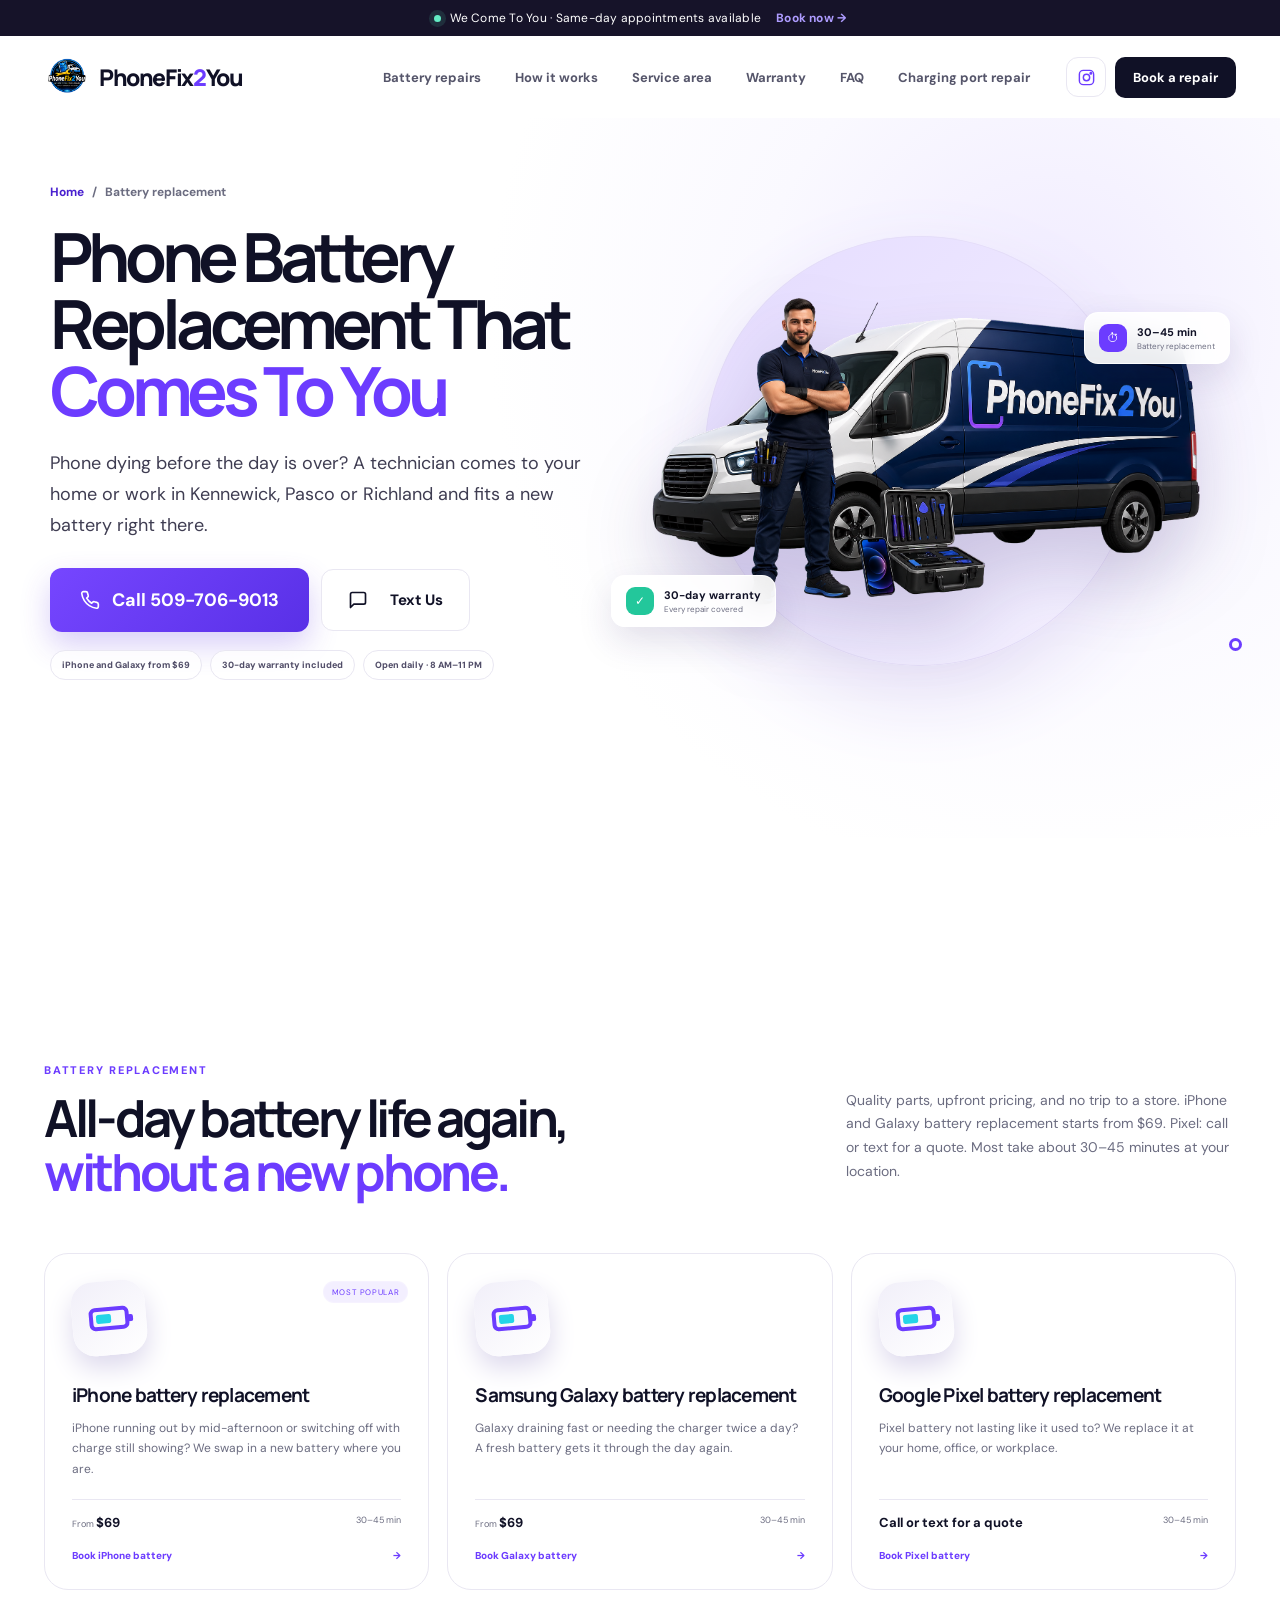
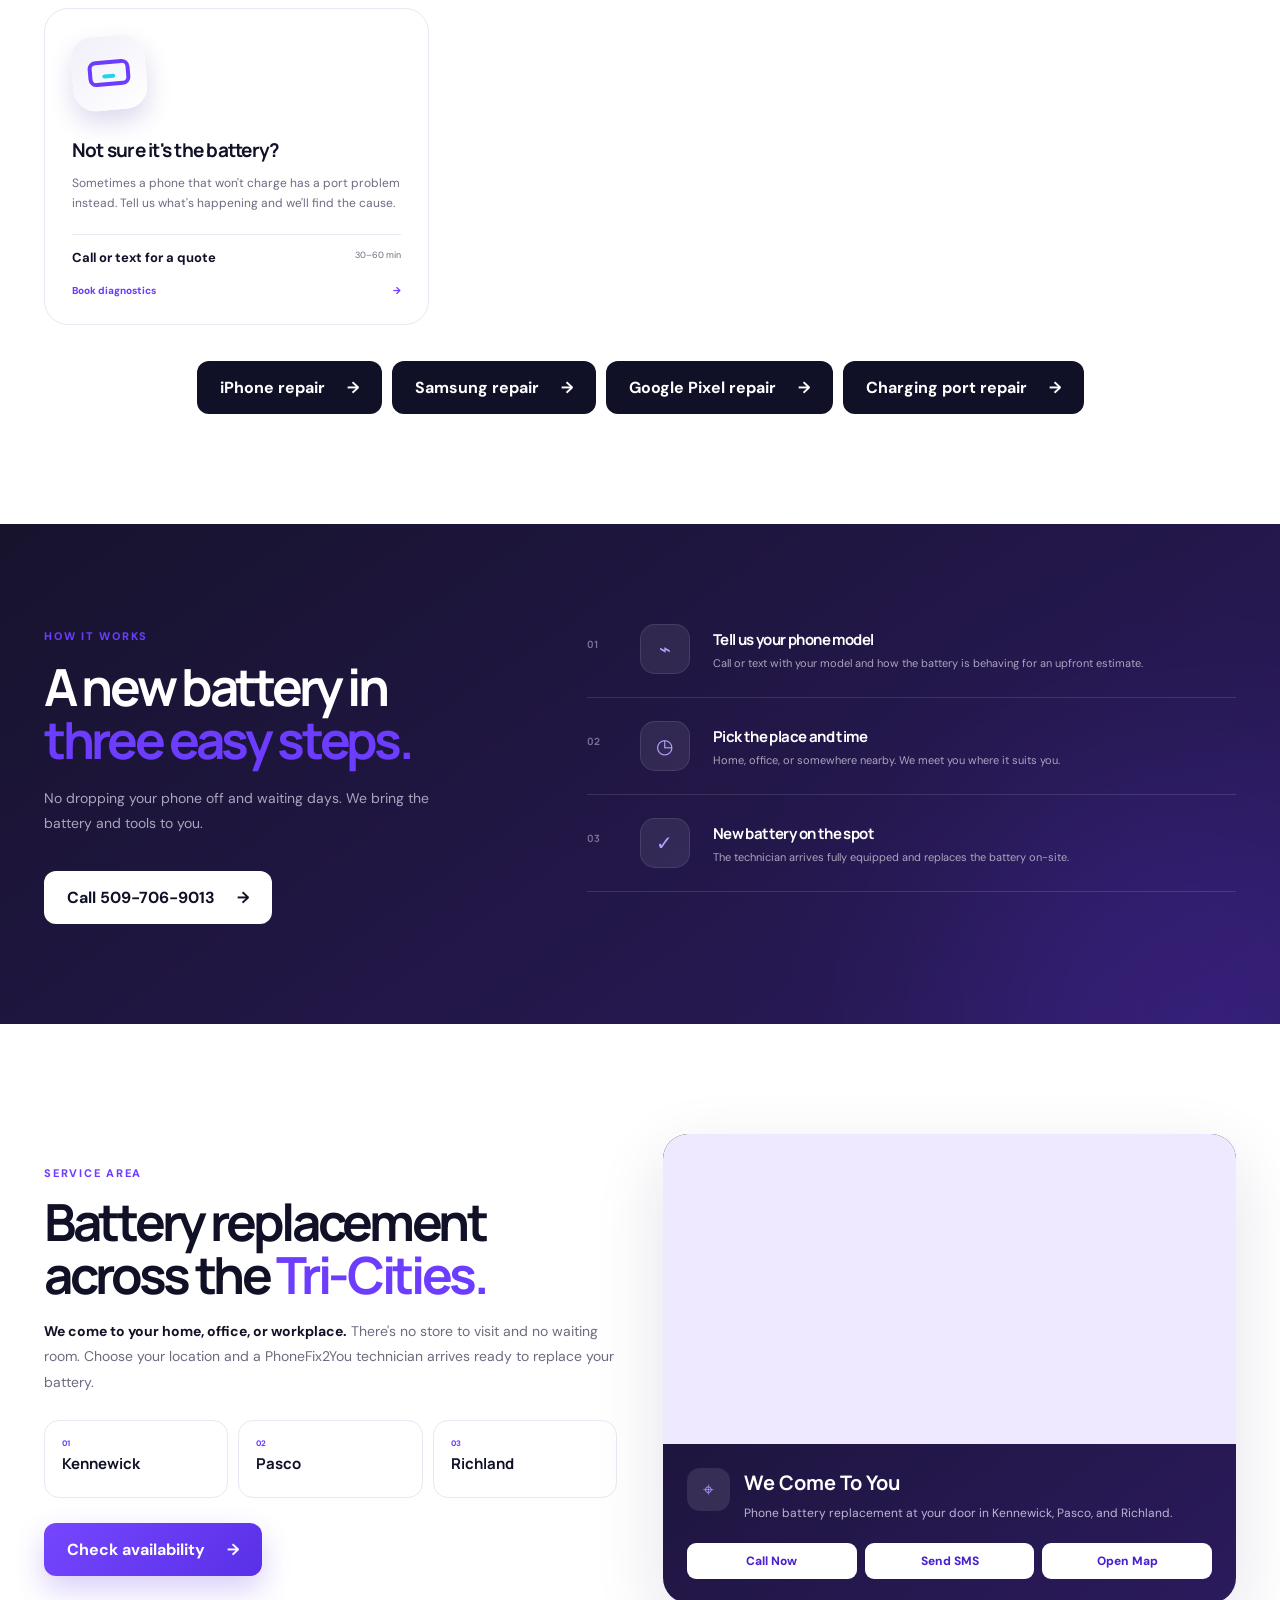
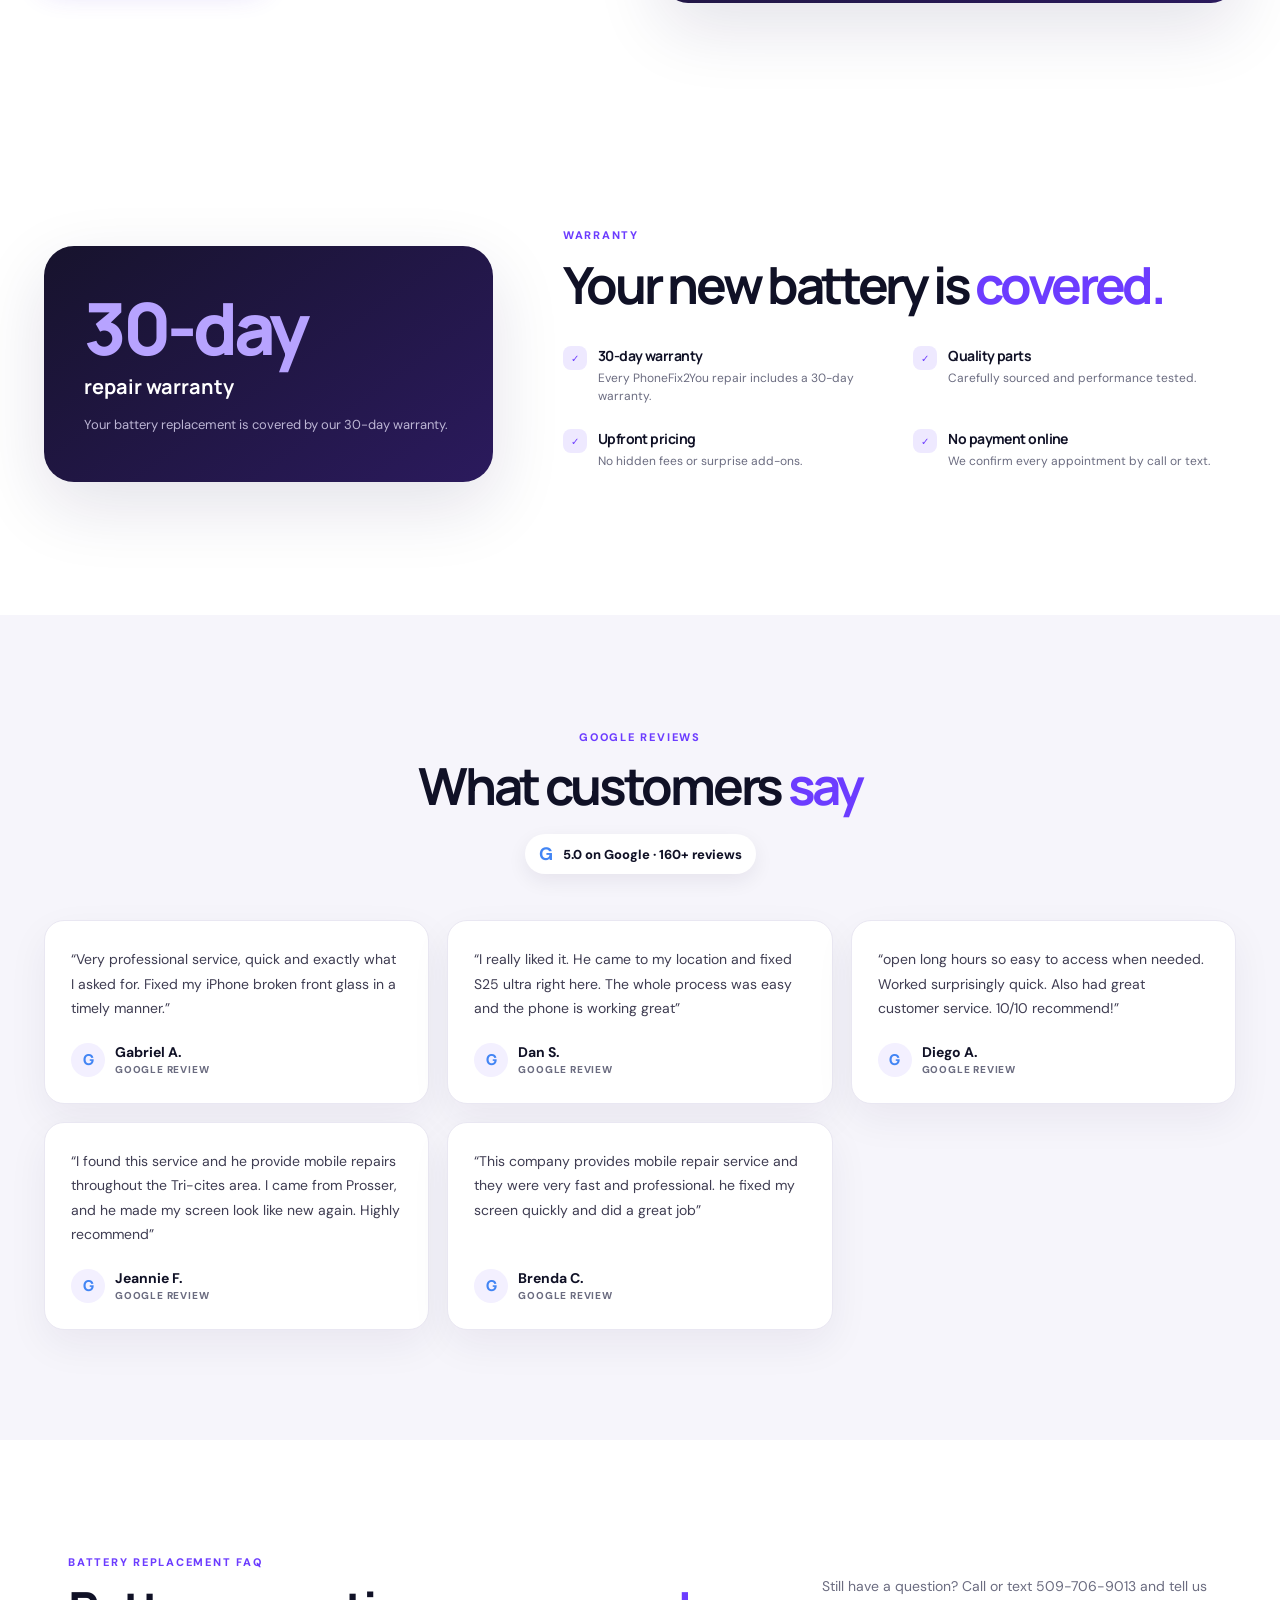
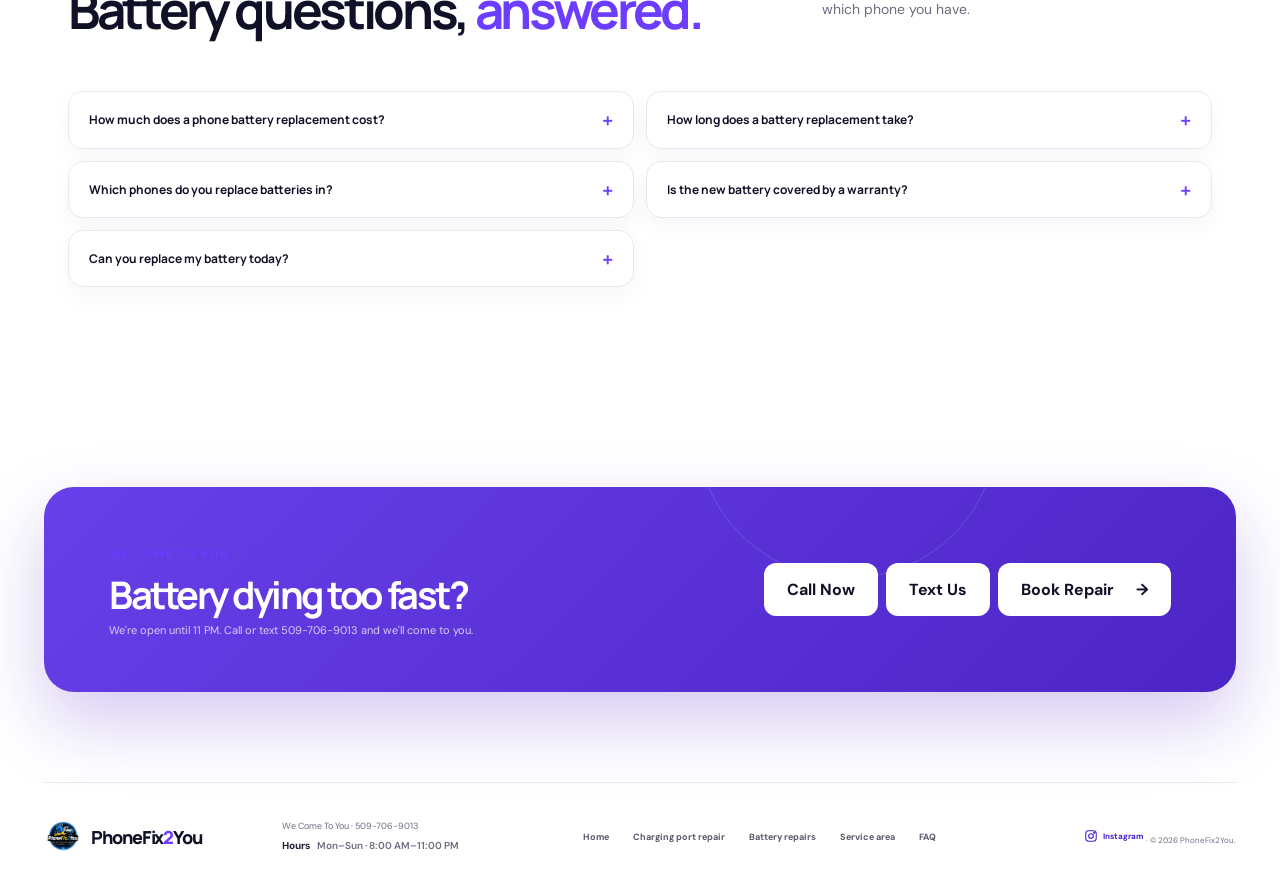
==== commit 83f4ccd8: "Convert tablet page to iPad-only and clarify Pixel battery pricing - Rename /tablet-repair to /ipad-" ====
--- a/battery-replacement/index.html
+++ b/battery-replacement/index.html
@@ -78,7 +78,7 @@
             Text Us
           </a>
         </div>
-        <div class="hero-proof-pills"><span>Battery replacement from $69</span><span>30-day warranty included</span><span>Open daily · 8 AM–11 PM</span></div>
+        <div class="hero-proof-pills"><span>iPhone and Galaxy from $69</span><span>30-day warranty included</span><span>Open daily · 8 AM–11 PM</span></div>
       </div>
 
       <div class="hero-visual">
@@ -101,7 +101,7 @@
           <span class="kicker">Battery replacement</span>
           <h2>All-day battery life again, <em>without a new phone.</em></h2>
         </div>
-        <p>Quality parts, upfront pricing, and no trip to a store. Battery replacement starts from $69 and takes about 30–45 minutes at your location.</p>
+        <p>Quality parts, upfront pricing, and no trip to a store. iPhone and Galaxy battery replacement starts from $69. Pixel: call or text for a quote. Most take about 30–45 minutes at your location.</p>
       </div>
       <div class="service-grid lp-service-grid">
         <article class="service-card">
@@ -224,7 +224,7 @@
         <p>Still have a question? Call or text 509-706-9013 and tell us which phone you have.</p>
       </div>
       <div class="faq-grid">
-        <details><summary>How much does a phone battery replacement cost?</summary><p>Battery replacement starts from $69. Pricing is upfront, with no hidden fees or surprise add-ons. Call or text 509-706-9013 with your model for your price.</p></details>
+        <details><summary>How much does a phone battery replacement cost?</summary><p>iPhone and Galaxy battery replacement starts from $69. Pixel: call or text for a quote. Pricing is upfront, with no hidden fees or surprise add-ons. Call or text 509-706-9013 with your model for your price.</p></details>
         <details><summary>How long does a battery replacement take?</summary><p>Battery replacement takes about 30–45 minutes, done right at your location.</p></details>
         <details><summary>Which phones do you replace batteries in?</summary><p>We repair Apple iPhone, Samsung Galaxy, Google Pixel, Motorola, and many other smartphones. Not sure about your model? Call or text us.</p></details>
         <details><summary>Is the new battery covered by a warranty?</summary><p>Yes. PhoneFix2You repairs include a 30-day warranty for added peace of mind.</p></details>
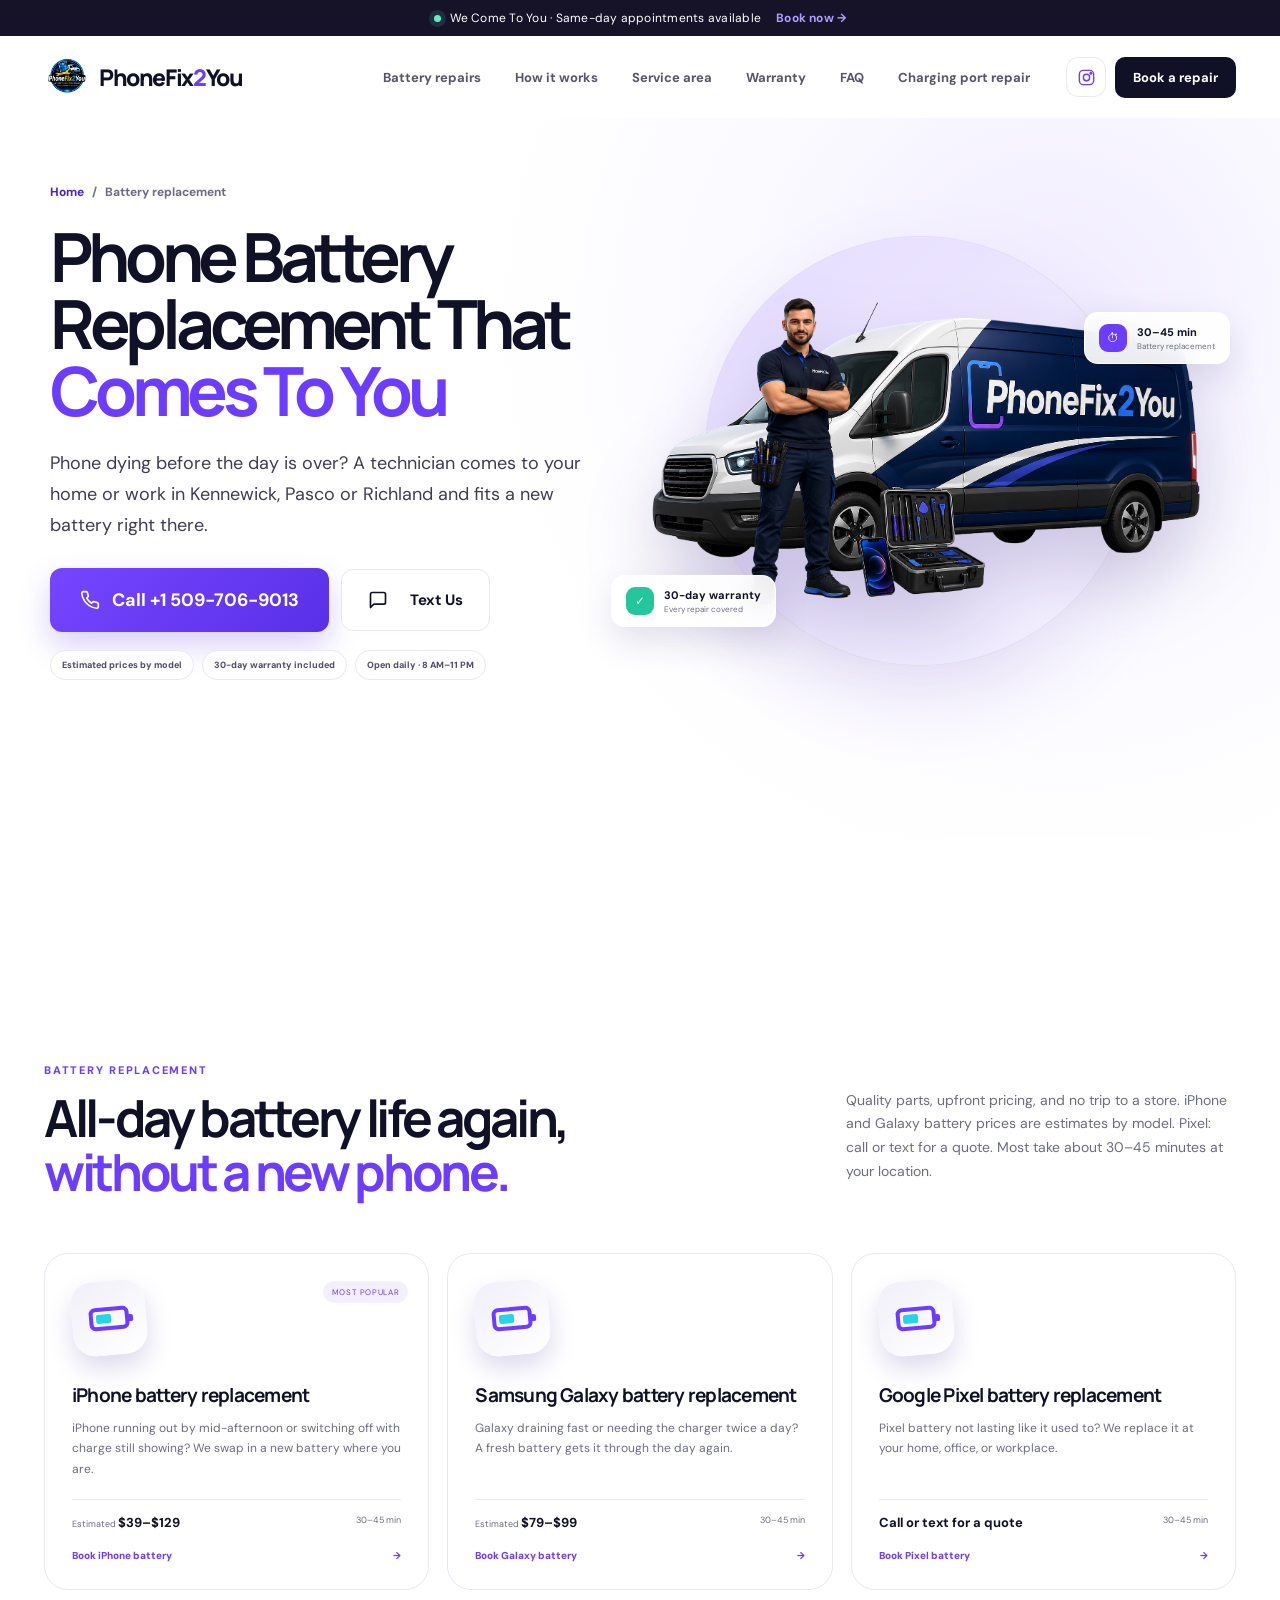
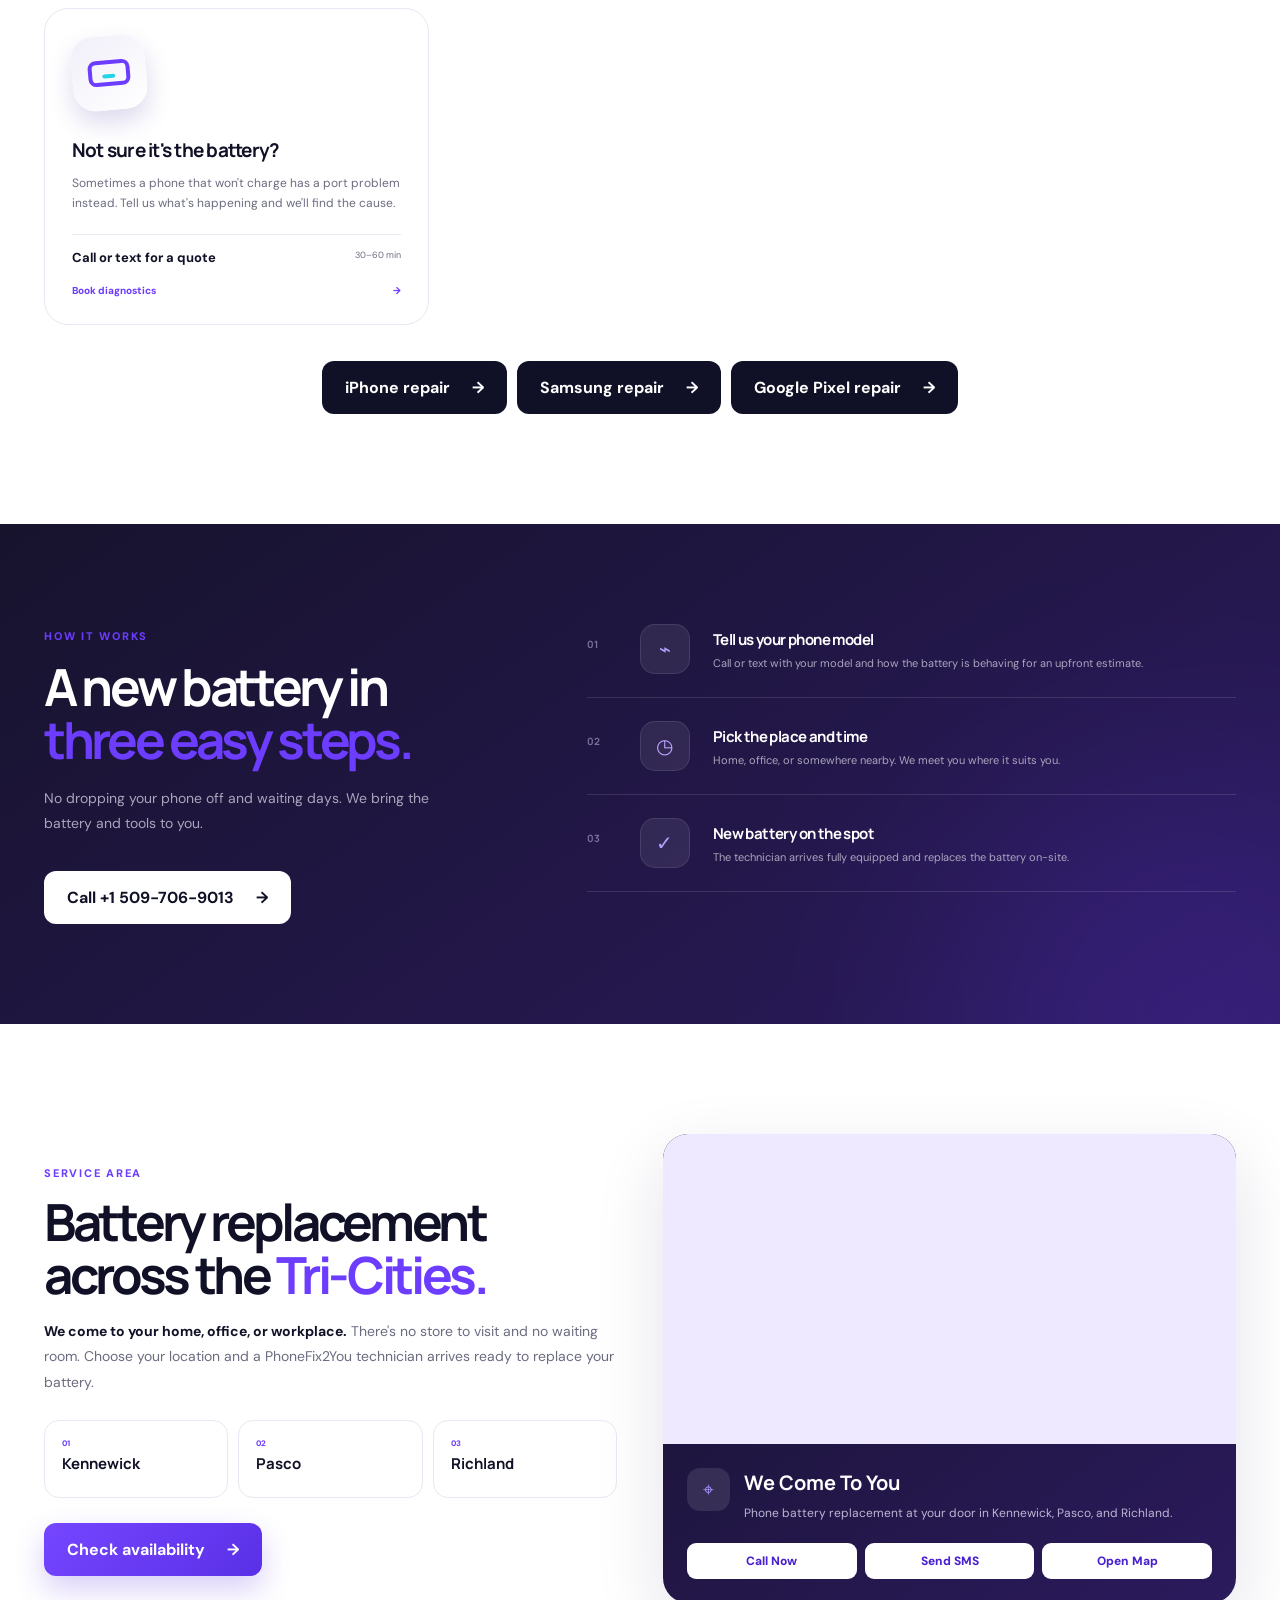
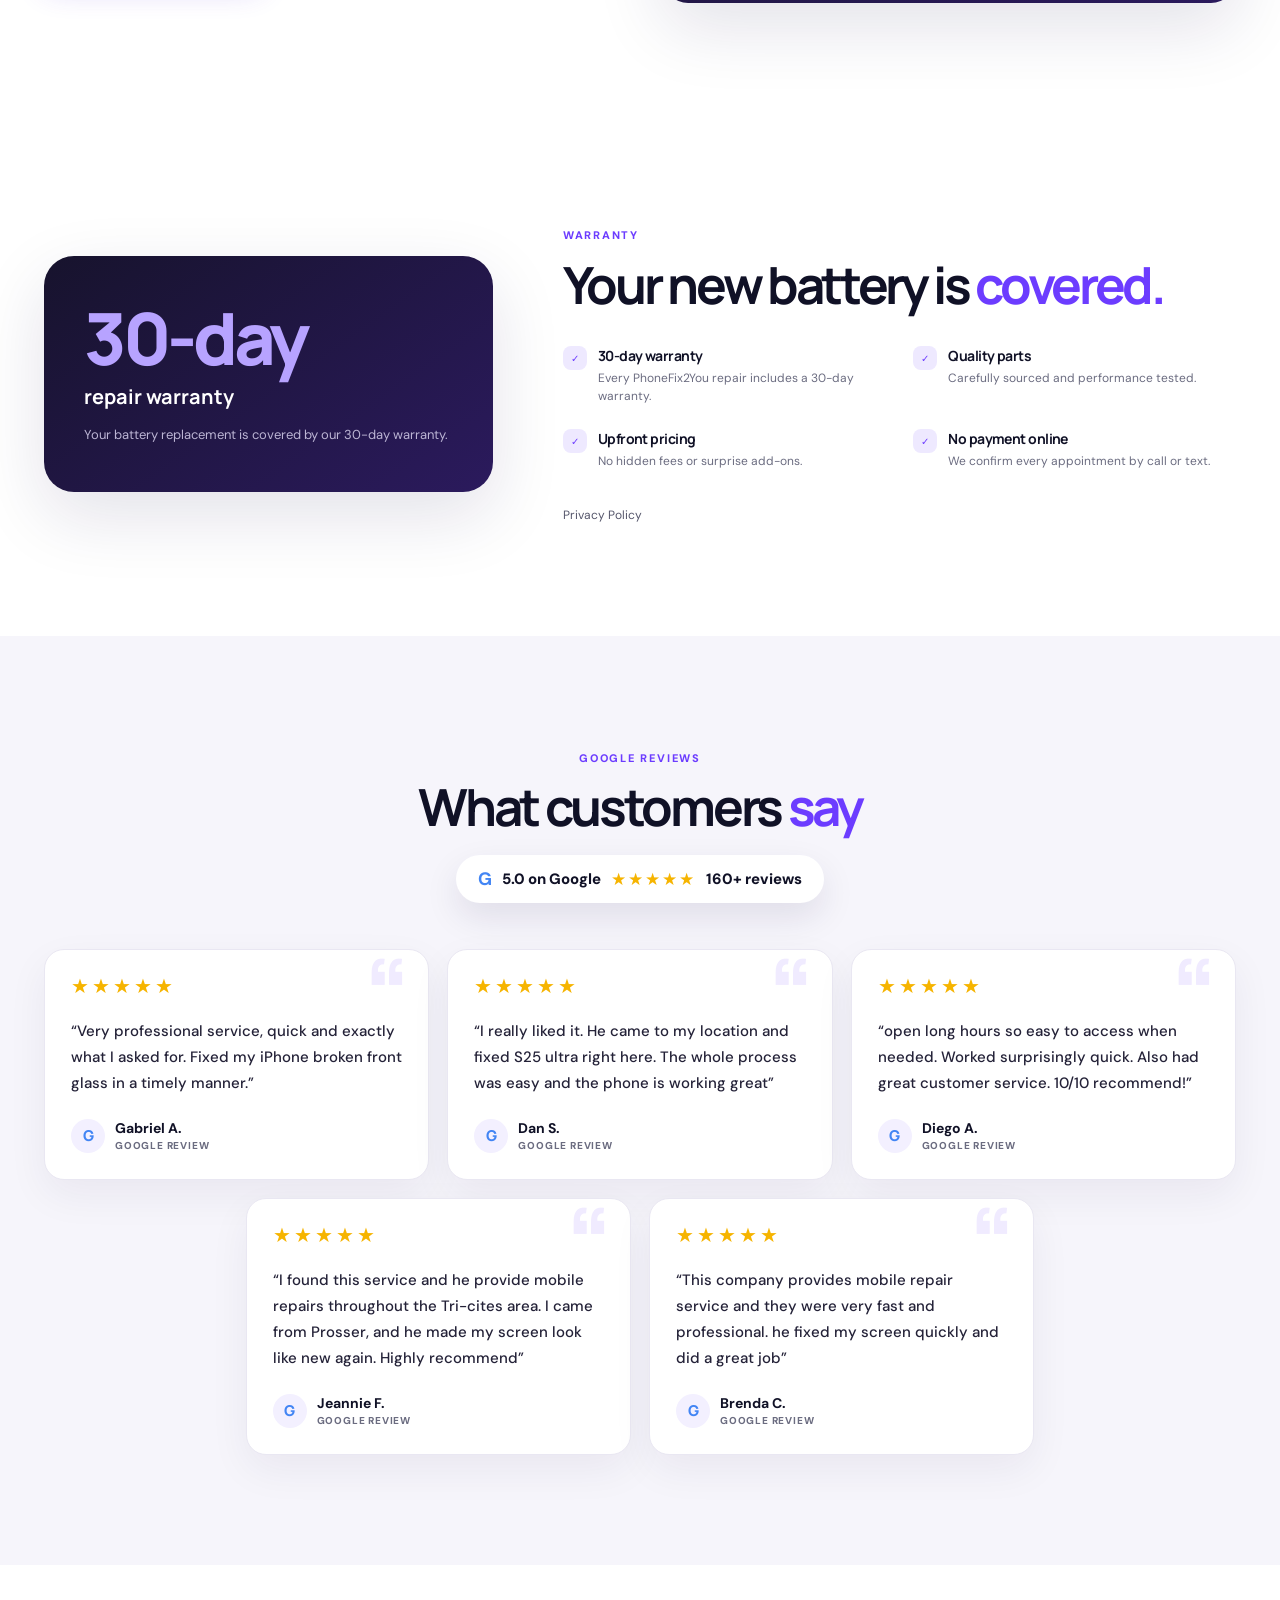
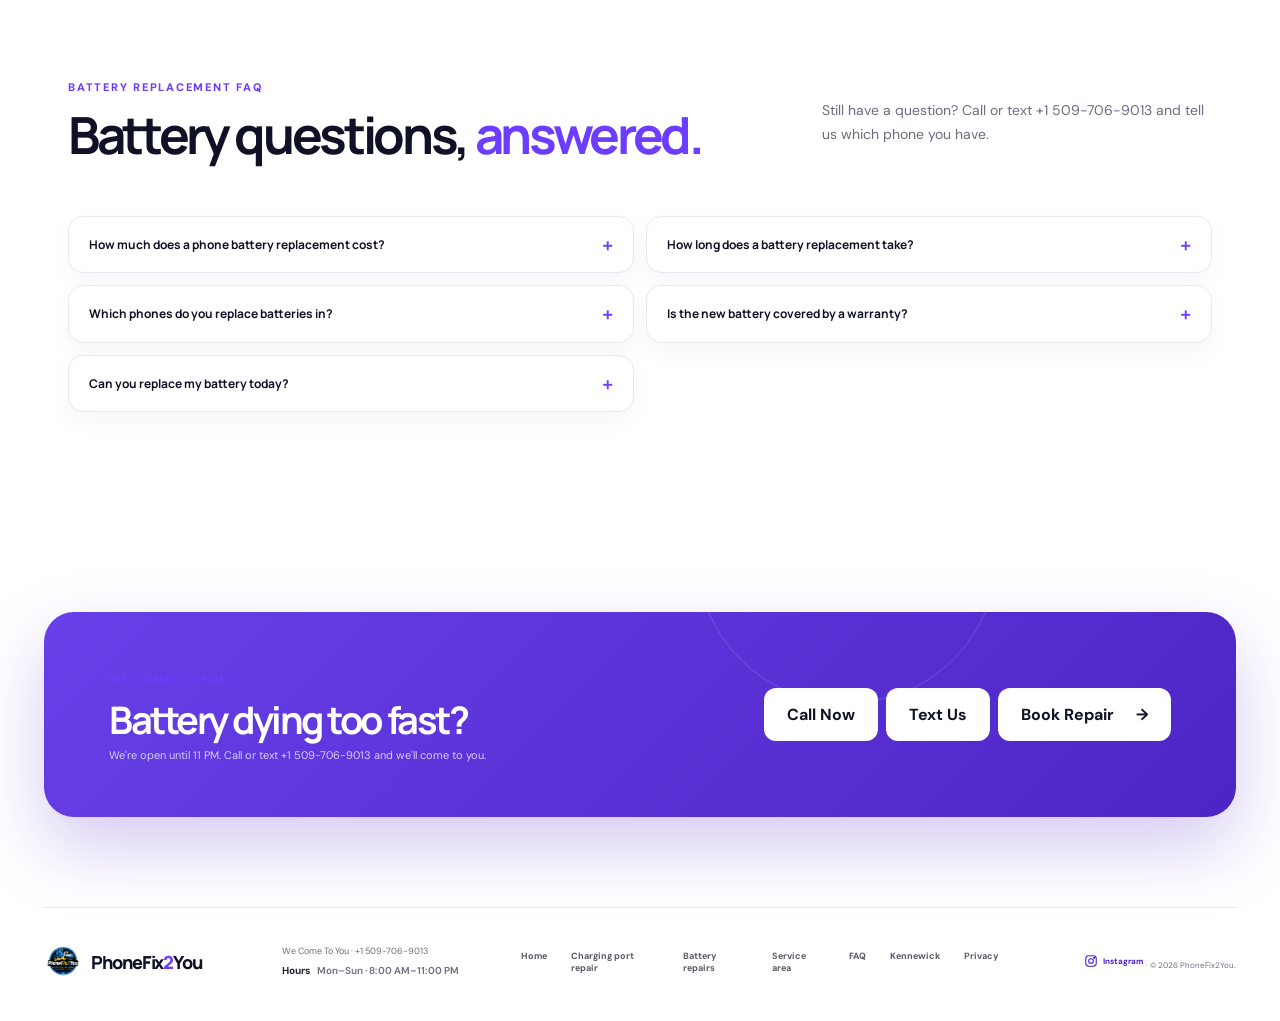
==== commit 2ddfd770: "Simplify booking to 3 steps, add Kennewick and privacy pages, update prices, hero and gallery images" ====
--- a/battery-replacement/index.html
+++ b/battery-replacement/index.html
@@ -12,7 +12,7 @@
 
     gtag('config', 'G-J724BN0T0E');
   </script>
-  <meta name="description" content="Phone battery draining fast? We replace iPhone, Samsung Galaxy and Google Pixel batteries at your home or work in Kennewick, Pasco and Richland. iPhone and Galaxy from $69.">
+  <meta name="description" content="Phone battery draining fast? We replace iPhone, Samsung Galaxy and Google Pixel batteries at your home or work in Kennewick, Pasco and Richland. iPhone and Galaxy estimates by model.">
   <meta name="theme-color" content="#161329">
   <link rel="canonical" href="https://www.phonefix2you.com/battery-replacement">
   <meta property="og:title" content="Phone Battery Replacement That Comes To You | PhoneFix2You">
@@ -71,14 +71,14 @@
         <div class="hero-actions">
           <a class="button button-primary lp-call" href="tel:+15097069013">
             <svg viewBox="0 0 24 24" aria-hidden="true"><path d="M22 16.9v3a2 2 0 0 1-2.2 2 19.8 19.8 0 0 1-8.6-3.1 19.5 19.5 0 0 1-6-6A19.8 19.8 0 0 1 2.1 4.2 2 2 0 0 1 4.1 2h3a2 2 0 0 1 2 1.7c.1.9.4 1.8.7 2.7a2 2 0 0 1-.5 2.1L8 9.8a16 16 0 0 0 6 6l1.3-1.3a2 2 0 0 1 2.1-.4c.9.3 1.8.6 2.7.7a2 2 0 0 1 1.7 2z"></path></svg>
-            Call 509-706-9013
+            Call +1 509-706-9013
           </a>
           <a class="button button-contact lp-text" href="sms:+15097069013">
             <svg viewBox="0 0 24 24" aria-hidden="true"><path d="M21 15a2 2 0 0 1-2 2H7l-4 4V5a2 2 0 0 1 2-2h14a2 2 0 0 1 2 2z"></path></svg>
             Text Us
           </a>
         </div>
-        <div class="hero-proof-pills"><span>iPhone and Galaxy from $69</span><span>30-day warranty included</span><span>Open daily · 8 AM–11 PM</span></div>
+        <div class="hero-proof-pills"><span>Estimated prices by model</span><span>30-day warranty included</span><span>Open daily · 8 AM–11 PM</span></div>
       </div>
 
       <div class="hero-visual">
@@ -101,7 +101,7 @@
           <span class="kicker">Battery replacement</span>
           <h2>All-day battery life again, <em>without a new phone.</em></h2>
         </div>
-        <p>Quality parts, upfront pricing, and no trip to a store. iPhone and Galaxy battery replacement starts from $69. Pixel: call or text for a quote. Most take about 30–45 minutes at your location.</p>
+        <p>Quality parts, upfront pricing, and no trip to a store. iPhone and Galaxy battery prices are estimates by model. Pixel: call or text for a quote. Most take about 30–45 minutes at your location.</p>
       </div>
       <div class="service-grid lp-service-grid">
         <article class="service-card">
@@ -109,32 +109,32 @@
           <span class="popular-tag">Most popular</span>
           <h3>iPhone battery replacement</h3>
           <p>iPhone running out by mid-afternoon or switching off with charge still showing? We swap in a new battery where you are.</p>
-          <div class="service-meta"><span>From <strong>$69</strong></span><span>30–45 min</span></div>
-          <a href="#booking">Book iPhone battery <span>→</span></a>
+          <div class="service-meta"><span>Estimated <strong data-price-range="iphone-battery">call or text</strong></span><span>30–45 min</span></div>
+          <a href="#booking" data-brand="Apple iPhone">Book iPhone battery <span>→</span></a>
         </article>
         <article class="service-card">
           <div class="service-icon battery-icon"><span></span></div>
           <h3>Samsung Galaxy battery replacement</h3>
           <p>Galaxy draining fast or needing the charger twice a day? A fresh battery gets it through the day again.</p>
-          <div class="service-meta"><span>From <strong>$69</strong></span><span>30–45 min</span></div>
-          <a href="#booking">Book Galaxy battery <span>→</span></a>
+          <div class="service-meta"><span>Estimated <strong data-price-range="samsung-battery">call or text</strong></span><span>30–45 min</span></div>
+          <a href="#booking" data-brand="Samsung Galaxy">Book Galaxy battery <span>→</span></a>
         </article>
         <article class="service-card">
           <div class="service-icon battery-icon"><span></span></div>
           <h3>Google Pixel battery replacement</h3>
           <p>Pixel battery not lasting like it used to? We replace it at your home, office, or workplace.</p>
           <div class="service-meta"><span><strong>Call or text for a quote</strong></span><span>30–45 min</span></div>
-          <a href="#booking">Book Pixel battery <span>→</span></a>
+          <a href="#booking" data-brand="Google Pixel">Book Pixel battery <span>→</span></a>
         </article>
         <article class="service-card">
           <div class="service-icon port-icon"><span></span></div>
           <h3>Not sure it's the battery?</h3>
           <p>Sometimes a phone that won't charge has a port problem instead. Tell us what's happening and we'll find the cause.</p>
           <div class="service-meta"><span><strong>Call or text for a quote</strong></span><span>30–60 min</span></div>
-          <a href="#booking">Book diagnostics <span>→</span></a>
-        </article>
-      </div>
-      <div class="services-more"><a class="button button-dark" href="/iphone-repair">iPhone repair <span>→</span></a><a class="button button-dark" href="/samsung-repair">Samsung repair <span>→</span></a><a class="button button-dark" href="/google-pixel-repair">Google Pixel repair <span>→</span></a><a class="button button-dark" href="/charging-port-repair">Charging port repair <span>→</span></a></div>
+          <a href="#booking" data-repair="Diagnostics">Book diagnostics <span>→</span></a>
+        </article>
+      </div>
+      <div class="services-more"><a class="button button-dark" href="/iphone-repair">iPhone repair <span>→</span></a><a class="button button-dark" href="/samsung-repair">Samsung repair <span>→</span></a><a class="button button-dark" href="/google-pixel-repair">Google Pixel repair <span>→</span></a></div>
     </section>
 
     <section class="section process" id="process">
@@ -142,7 +142,7 @@
         <span class="kicker kicker-light">How it works</span>
         <h2>A new battery in <em>three easy steps.</em></h2>
         <p>No dropping your phone off and waiting days. We bring the battery and tools to you.</p>
-        <a class="button button-light" href="tel:+15097069013">Call 509-706-9013 <span>→</span></a>
+        <a class="button button-light" href="tel:+15097069013">Call +1 509-706-9013 <span>→</span></a>
       </div>
       <div class="steps">
         <article><span class="step-number">01</span><div class="step-icon">⌁</div><div><h3>Tell us your phone model</h3><p>Call or text with your model and how the battery is behaving for an upfront estimate.</p></div></article>
@@ -185,6 +185,7 @@
           <article><span>✓</span><div><h3>Upfront pricing</h3><p>No hidden fees or surprise add-ons.</p></div></article>
           <article><span>✓</span><div><h3>No payment online</h3><p>We confirm every appointment by call or text.</p></div></article>
         </div>
+        <p class="price-note"><a href="/privacy">Privacy Policy</a></p>
       </div>
     </section>
 
@@ -192,26 +193,31 @@
       <div class="section-heading center-heading">
         <span class="kicker">Google reviews</span>
         <h2>What customers <em>say</em></h2>
-        <a class="google-rating" href="https://maps.app.goo.gl/CNRpfNAqgQyWRgQ29?g_st=ic" target="_blank" rel="noopener"><strong>G</strong><span><b>5.0 on Google · 160+ reviews</b></span></a>
+        <a class="google-rating" href="https://maps.app.goo.gl/CNRpfNAqgQyWRgQ29?g_st=ic" target="_blank" rel="noopener"><strong>G</strong><span><b>5.0 on Google</b><i class="pill-stars" aria-hidden="true">★★★★★</i><b>160+ reviews</b></span></a>
       </div>
       <div class="customer-review-grid">
         <figure class="customer-review">
+          <div class="review-stars" role="img" aria-label="5 out of 5 stars">★★★★★</div>
           <blockquote>&ldquo;Very professional service, quick and exactly what I asked for. Fixed my iPhone broken front glass in a timely manner.&rdquo;</blockquote>
           <figcaption><span aria-hidden="true">G</span><div><strong>Gabriel A.</strong><small>Google review</small></div></figcaption>
         </figure>
         <figure class="customer-review">
+          <div class="review-stars" role="img" aria-label="5 out of 5 stars">★★★★★</div>
           <blockquote>&ldquo;I really liked it. He came to my location and fixed S25 ultra right here. The whole process was easy and the phone is working great&rdquo;</blockquote>
           <figcaption><span aria-hidden="true">G</span><div><strong>Dan S.</strong><small>Google review</small></div></figcaption>
         </figure>
         <figure class="customer-review">
+          <div class="review-stars" role="img" aria-label="5 out of 5 stars">★★★★★</div>
           <blockquote>&ldquo;open long hours so easy to access when needed. Worked surprisingly quick. Also had great customer service. 10/10 recommend!&rdquo;</blockquote>
           <figcaption><span aria-hidden="true">G</span><div><strong>Diego A.</strong><small>Google review</small></div></figcaption>
         </figure>
         <figure class="customer-review">
+          <div class="review-stars" role="img" aria-label="5 out of 5 stars">★★★★★</div>
           <blockquote>&ldquo;I found this service and he provide mobile repairs throughout the Tri-cites area. I came from Prosser, and he made my screen look like new again. Highly recommend&rdquo;</blockquote>
           <figcaption><span aria-hidden="true">G</span><div><strong>Jeannie F.</strong><small>Google review</small></div></figcaption>
         </figure>
         <figure class="customer-review">
+          <div class="review-stars" role="img" aria-label="5 out of 5 stars">★★★★★</div>
           <blockquote>&ldquo;This company provides mobile repair service and they were very fast and professional. he fixed my screen quickly and did a great job&rdquo;</blockquote>
           <figcaption><span aria-hidden="true">G</span><div><strong>Brenda C.</strong><small>Google review</small></div></figcaption>
         </figure>
@@ -221,10 +227,10 @@
     <section class="section faq-section" id="faq">
       <div class="section-heading split-heading">
         <div><span class="kicker">Battery replacement FAQ</span><h2>Battery questions, <em>answered.</em></h2></div>
-        <p>Still have a question? Call or text 509-706-9013 and tell us which phone you have.</p>
+        <p>Still have a question? Call or text +1 509-706-9013 and tell us which phone you have.</p>
       </div>
       <div class="faq-grid">
-        <details><summary>How much does a phone battery replacement cost?</summary><p>iPhone and Galaxy battery replacement starts from $69. Pixel: call or text for a quote. Pricing is upfront, with no hidden fees or surprise add-ons. Call or text 509-706-9013 with your model for your price.</p></details>
+        <details><summary>How much does a phone battery replacement cost?</summary><p>iPhone and Galaxy battery prices are estimates that depend on your model: choose your phone in the booking form to see your estimate. The final price is confirmed by call or text when we confirm your appointment, before the repair starts. Pixel and other phones: call or text +1 509-706-9013 for a quote.</p></details>
         <details><summary>How long does a battery replacement take?</summary><p>Battery replacement takes about 30–45 minutes, done right at your location.</p></details>
         <details><summary>Which phones do you replace batteries in?</summary><p>We repair Apple iPhone, Samsung Galaxy, Google Pixel, Motorola, and many other smartphones. Not sure about your model? Call or text us.</p></details>
         <details><summary>Is the new battery covered by a warranty?</summary><p>Yes. PhoneFix2You repairs include a 30-day warranty for added peace of mind.</p></details>
@@ -236,7 +242,7 @@
       <div>
         <span class="kicker kicker-light">We Come To You</span>
         <h2>Battery dying too fast?</h2>
-        <p>We're open until 11 PM. Call or text 509-706-9013 and we'll come to you.</p>
+        <p>We're open until 11 PM. Call or text +1 509-706-9013 and we'll come to you.</p>
       </div>
       <div class="cta-actions"><a class="button button-light" href="tel:+15097069013">Call Now</a><a class="button button-light" href="sms:+15097069013">Text Us</a><button class="button button-light booking-trigger" type="button">Book Repair <span>→</span></button></div>
     </section>
@@ -244,8 +250,8 @@
 
   <footer>
     <a class="brand brand-footer" href="/"><img class="brand-logo" src="/assets/phonefix2you-logo.png?v=11" alt="PhoneFix2You logo" loading="lazy"><span>PhoneFix<span class="brand-dot">2</span>You</span></a>
-    <p class="footer-contact"><span>We Come To You · <a href="tel:+15097069013">509-706-9013</a></span><span class="footer-hours"><strong>Hours</strong> Mon–Sun · 8:00 AM–11:00 PM</span></p>
-    <div><a href="/">Home</a><a href="/charging-port-repair">Charging port repair</a><a href="#services">Battery repairs</a><a href="#service-area">Service area</a><a href="#faq">FAQ</a></div>
+    <p class="footer-contact"><span>We Come To You · <a href="tel:+15097069013">+1 509-706-9013</a></span><span class="footer-hours"><strong>Hours</strong> Mon–Sun · 8:00 AM–11:00 PM</span></p>
+    <div><a href="/">Home</a><a href="/charging-port-repair">Charging port repair</a><a href="#services">Battery repairs</a><a href="#service-area">Service area</a><a href="#faq">FAQ</a><a href="/phone-repair-kennewick">Kennewick</a><a href="/privacy">Privacy</a></div>
     <small><a class="footer-instagram" href="https://www.instagram.com/phone_fix2you" target="_blank" rel="noopener" aria-label="Follow PhoneFix2You on Instagram"><svg viewBox="0 0 24 24" aria-hidden="true"><rect x="3" y="3" width="18" height="18" rx="5"></rect><circle cx="12" cy="12" r="4"></circle><circle cx="17.5" cy="6.5" r="1"></circle></svg> Instagram</a> · © 2026 PhoneFix2You.</small>
   </footer>
 
@@ -254,15 +260,16 @@
     <a class="mobile-contact" href="sms:+15097069013">SMS</a>
     <button class="button button-primary booking-trigger" type="button">Book a repair <span>→</span></button>
   </div>
+  <input type="hidden" id="repair-select" value="Battery replacement">
   <div class="modal" id="booking-modal" aria-hidden="true">
     <div class="modal-card booking-modal-card">
       <button class="modal-close" aria-label="Close">×</button>
-      <div class="booking-progress"><span class="active"></span><span></span><span></span><span></span><span></span><span></span></div>
-      <div class="booking-step-copy"><span class="kicker" id="step-kicker">Step 1 of 6</span><h2 id="step-title">Choose your device brand</h2><p id="step-description">Select the phone you need repaired.</p></div>
+      <div class="booking-progress"><span class="active"></span><span></span><span></span></div>
+      <div class="booking-step-copy"><span class="kicker" id="step-kicker">Step 1 of 3</span><h2 id="step-title">Choose your phone</h2><p id="step-description">Pick the brand, then your model.</p></div>
       <div class="booking-step-content" id="booking-step-content"></div>
       <p class="booking-alert" id="booking-alert" role="alert" aria-live="polite"></p>
       <div class="booking-controls"><button class="button booking-back" type="button">Back</button><button class="button button-primary booking-next" type="button">Continue <span>→</span></button></div>
-      <small class="booking-note">No payment collected online. We confirm every appointment by call or text.</small>
+      <small class="booking-note">No payment collected online. Times are requests: we confirm every appointment and the final price by call or text. <a href="/privacy">Privacy Policy</a></small>
     </div>
   </div>
   <script src="/script.js"></script>
--- a/palette.css
+++ b/palette.css
@@ -18,7 +18,7 @@
 .brand-mark { background: #6c3cff; box-shadow: inset -5px -5px 10px rgba(0,0,0,.12); }
 .brand-logo { width: 46px; height: 46px; object-fit: contain; flex: none; }
 .brand-footer .brand-logo { width: 38px; height: 38px; }
-.orb-one { display: none; }
+.orb-one, .orb-two { display: none; }
 .button-primary { color: #fff; background: linear-gradient(135deg,#7646ff,#5930e7); box-shadow: 0 13px 30px rgba(93,51,226,.24); }
 .button-contact { border-color: #e9e7f2; background: #fff; color: #101126; }
 .hero { background: radial-gradient(circle at 82% 28%,#f0ebff 0,#faf9ff 25%,transparent 48%); }
@@ -277,7 +277,7 @@
   display: grid;
   place-items: center;
   overflow: hidden;
-  background: #090a0a;
+  background: #f3f3f6;
 }
 .before-after-photo img {
   width: 100%;
@@ -540,3 +540,115 @@
   .lp-warranty-badge { padding: 34px 26px; }
   .lp-warranty-badge strong { font-size: 58px; }
 }
+
+/* Booking flow: 3 steps, running summary, estimate and form notes */
+.booking-progress { grid-template-columns: repeat(3, 1fr); }
+.booking-summary-bar { display: flex; flex-wrap: wrap; gap: 8px; margin: 0 0 16px; padding: 10px; border: 1px solid #e9e7f2; border-radius: 14px; background: #f6f5fb; position: sticky; top: -34px; z-index: 2; }
+.booking-summary-bar[hidden] { display: none; }
+.booking-summary-bar span { flex: 1 1 110px; min-width: 0; padding: 7px 10px; border-radius: 10px; background: #fff; }
+.booking-summary-bar small { display: block; color: #6b6c80; font-size: 9px; font-weight: 800; text-transform: uppercase; letter-spacing: .08em; }
+.booking-summary-bar strong { display: block; margin-top: 2px; font-size: 12px; line-height: 1.3; overflow-wrap: anywhere; }
+.booking-subtitle { margin: 22px 0 10px; font: 800 15px/1.3 "Manrope"; }
+#estimate-slot .price-result { margin-top: 18px; }
+.form-hint, .form-privacy { grid-column: 1 / -1; margin: 8px 0 0 !important; font-size: 11px !important; line-height: 1.6; color: #55566b !important; }
+.form-hint a, .form-privacy a, .booking-note a { color: #4920cf; font-weight: 800; text-decoration: underline; }
+.booking-success .booking-summary { margin: 18px 0; text-align: left; }
+.booking-success .success-actions { flex-wrap: wrap; }
+@media (max-width: 640px) {
+  .booking-summary-bar { top: -16px; padding: 8px; gap: 6px; }
+  .booking-summary-bar span { flex: 1 1 45%; padding: 6px 8px; }
+  .booking-summary-bar span:first-child { flex-basis: 100%; }
+}
+
+/* Estimated price tables (filled from script.js price data) */
+.price-table { width: 100%; border-collapse: collapse; margin-top: 8px; font-size: 13px; background: #fff; border-radius: 16px; overflow: hidden; box-shadow: 0 0 0 1px #e9e7f2; }
+.price-table caption { padding: 0 0 10px; text-align: left; font: 800 15px/1.3 "Manrope"; }
+.price-table th, .price-table td { padding: 11px 16px; text-align: left; border-bottom: 1px solid #efedf6; }
+.price-table thead th { background: #f6f5fb; color: #6b6c80; font-size: 10px; text-transform: uppercase; letter-spacing: .08em; }
+.price-table td { font-weight: 800; color: #4920cf; }
+.price-table tbody tr:last-child th, .price-table tbody tr:last-child td { border-bottom: 0; }
+.price-note { margin: 14px 0 0; color: #55566b; font-size: 12px; line-height: 1.7; }
+.price-block { margin-top: 36px; }
+
+/* Warranty, parts and legal copy */
+.info-grid { display: grid; grid-template-columns: repeat(3, 1fr); gap: 16px; margin-top: 30px; }
+.info-grid article { padding: 24px; border: 1px solid #e9e7f2; border-radius: 20px; background: #fff; }
+.info-grid h3 { margin: 0 0 10px; font: 800 16px/1.3 "Manrope"; }
+.info-grid p, .info-grid li { color: #55566b; font-size: 13px; line-height: 1.7; }
+.info-grid ul { margin: 0; padding-left: 18px; }
+.info-note { margin-top: 20px; padding: 16px 20px; border-left: 4px solid #6c3cff; border-radius: 10px; background: #f6f5fb; color: #3f3d52; font-size: 13px; line-height: 1.7; }
+.info-note a, .legal a, .info-grid a { color: #4920cf; font-weight: 800; text-decoration: underline; }
+.legal { max-width: 820px; margin: 0 auto; }
+.legal h1 { font: 800 clamp(34px, 6vw, 52px)/1.1 "Manrope"; margin: 8px 0 12px; }
+.legal h2 { margin: 36px 0 10px; font: 800 22px/1.3 "Manrope"; }
+.legal p, .legal li { color: #3f3d52; font-size: 15px; line-height: 1.75; }
+.legal ul { padding-left: 22px; }
+.legal .updated { color: #6b6c80; font-size: 13px; font-weight: 700; }
+.footer-legal { display: flex; flex-wrap: wrap; gap: 14px; }
+.gallery-caption-meta { display: inline-block; margin-top: 8px; padding: 4px 10px; border-radius: 20px; background: #f1edff; color: #4920cf; font-size: 11px; font-weight: 800; }
+@media (max-width: 900px) { .info-grid { grid-template-columns: 1fr; } }
+.center-note { max-width: 760px; margin: 26px auto 0; text-align: center; }
+.locked-repair { display: flex; align-items: center; justify-content: space-between; gap: 12px; padding: 14px 16px; border: 1px solid #e9e7f2; border-radius: 14px; background: #fff; }
+.locked-repair small { display: block; color: #6b6c80; font-size: 9px; font-weight: 800; text-transform: uppercase; letter-spacing: .08em; }
+.locked-repair strong { display: block; margin-top: 2px; font-size: 15px; }
+.link-button { border: 0; background: none; color: #4920cf; font-weight: 800; font-size: 12px; text-decoration: underline; cursor: pointer; }
+#estimate-slot:not(:empty) { margin-top: 16px; }
+.locked-repair + .locked-repair, .locked-repair + .booking-choice-grid { margin-top: 10px; }
+
+/* Home hero: no empty band between the buttons and the booking bar */
+@media (min-width: 981px) {
+  .hero:not(.lp-hero) { min-height: 0; padding-bottom: 60px; }
+}
+
+/* Home hero photo already includes its own circle and info cards */
+.hero-visual:has(.hero-photo) .visual-glow { display: none; }
+.hero-visual .hero-photo { width: 100% !important; max-width: 100% !important; height: auto; position: relative; z-index: 1; }
+/* The photo is padded with soft edges; fade them into the page so no box outline shows */
+.hero-visual .hero-photo {
+  -webkit-mask-image: linear-gradient(to right, transparent, #000 6.6%, #000 93.4%, transparent), linear-gradient(to bottom, transparent, #000 8%, #000 92%, transparent);
+  -webkit-mask-composite: source-in;
+  mask-image: linear-gradient(to right, transparent, #000 6.6%, #000 93.4%, transparent), linear-gradient(to bottom, transparent, #000 8%, #000 92%, transparent);
+  mask-composite: intersect;
+}
+.booking-summary-bar button { flex: 1 1 110px; min-width: 0; padding: 7px 10px; border: 1px solid transparent; border-radius: 10px; background: #fff; text-align: left; font: inherit; color: inherit; cursor: pointer; transition: .2s; }
+.booking-summary-bar button:hover, .booking-summary-bar button:focus-visible { border-color: #6c3cff; background: #f5f1ff; outline: none; }
+.booking-summary-bar button small { color: #4920cf; }
+@media (max-width: 640px) { .booking-summary-bar button { flex: 1 1 45%; padding: 6px 8px; } .booking-summary-bar button:first-child { flex-basis: 100%; } }
+
+/* Small, quiet links to the device pages (for search engines and browsing, not a call to action) */
+.device-links { margin: 26px auto 0; max-width: 760px; text-align: center; color: #6b6c80; font-size: 12px; line-height: 2; }
+.device-links a { color: #6b6c80; text-decoration: underline; text-underline-offset: 3px; }
+.device-links a:hover { color: #4920cf; }
+.device-links span { margin: 0 8px; }
+
+/* Google reviews: bigger rating, stars on every card, first card highlighted */
+.customer-reviews .google-rating { padding: 12px 22px; font-size: 15px; box-shadow: 0 14px 34px rgba(31,24,64,.10); }
+.customer-reviews .google-rating > span { display: flex; align-items: center; gap: 10px; }
+.pill-stars { font-style: normal; color: #f6b400; letter-spacing: 2px; font-size: 17px; }
+.customer-review-grid { grid-template-columns: repeat(6, 1fr); }
+.customer-review { grid-column: span 2; position: relative; overflow: hidden; transition: transform .25s, box-shadow .25s; }
+.customer-review:nth-child(4) { grid-column: 2 / span 2; }
+.customer-review:nth-child(5) { grid-column: 4 / span 2; }
+.customer-review:hover { transform: translateY(-4px); box-shadow: 0 22px 50px rgba(31,24,64,.14); }
+.customer-review::before { content: "\201C"; position: absolute; right: 18px; top: -6px; font: 800 96px/1 "Manrope"; color: #6c3cff; opacity: .10; pointer-events: none; }
+.review-stars { color: #f6b400; font-size: 20px; letter-spacing: 3px; line-height: 1; }
+.customer-review blockquote { font-size: 15px; font-weight: 500; color: #242238; }
+/* All cards start white; hovering one fades in the dark brand gradient */
+.customer-review { background: #fff; transition: transform .35s ease, box-shadow .35s ease; }
+.customer-review > * { position: relative; z-index: 1; } .customer-review::before { z-index: 1; }
+.customer-review::after { content: ""; position: absolute; inset: 0; z-index: 0; border-radius: inherit; background: linear-gradient(145deg, #17132d, #2b1a5d); opacity: 0; transition: opacity .35s ease; }
+.customer-review blockquote, .customer-review figcaption strong, .customer-review figcaption small, .customer-review::before { transition: color .35s ease, opacity .35s ease; }
+.customer-review:hover::after, .customer-review:focus-within::after { opacity: 1; }
+.customer-review:hover blockquote, .customer-review:hover figcaption strong { color: #fff; }
+.customer-review:hover figcaption small { color: #b7a3ff; }
+.customer-review:hover::before { color: #fff; opacity: .12; }
+@media (max-width: 980px) {
+  .customer-review-grid { grid-template-columns: 1fr 1fr; }
+  .customer-review, .customer-review:nth-child(4), .customer-review:nth-child(5) { grid-column: auto; }
+  .customer-review:nth-child(5) { grid-column: 1 / -1; }
+}
+@media (max-width: 640px) {
+  .customer-review-grid { grid-template-columns: 1fr; }
+  .customer-review:nth-child(5) { grid-column: auto; }
+  .customer-reviews .google-rating { padding: 10px 16px; font-size: 13px; }
+}
